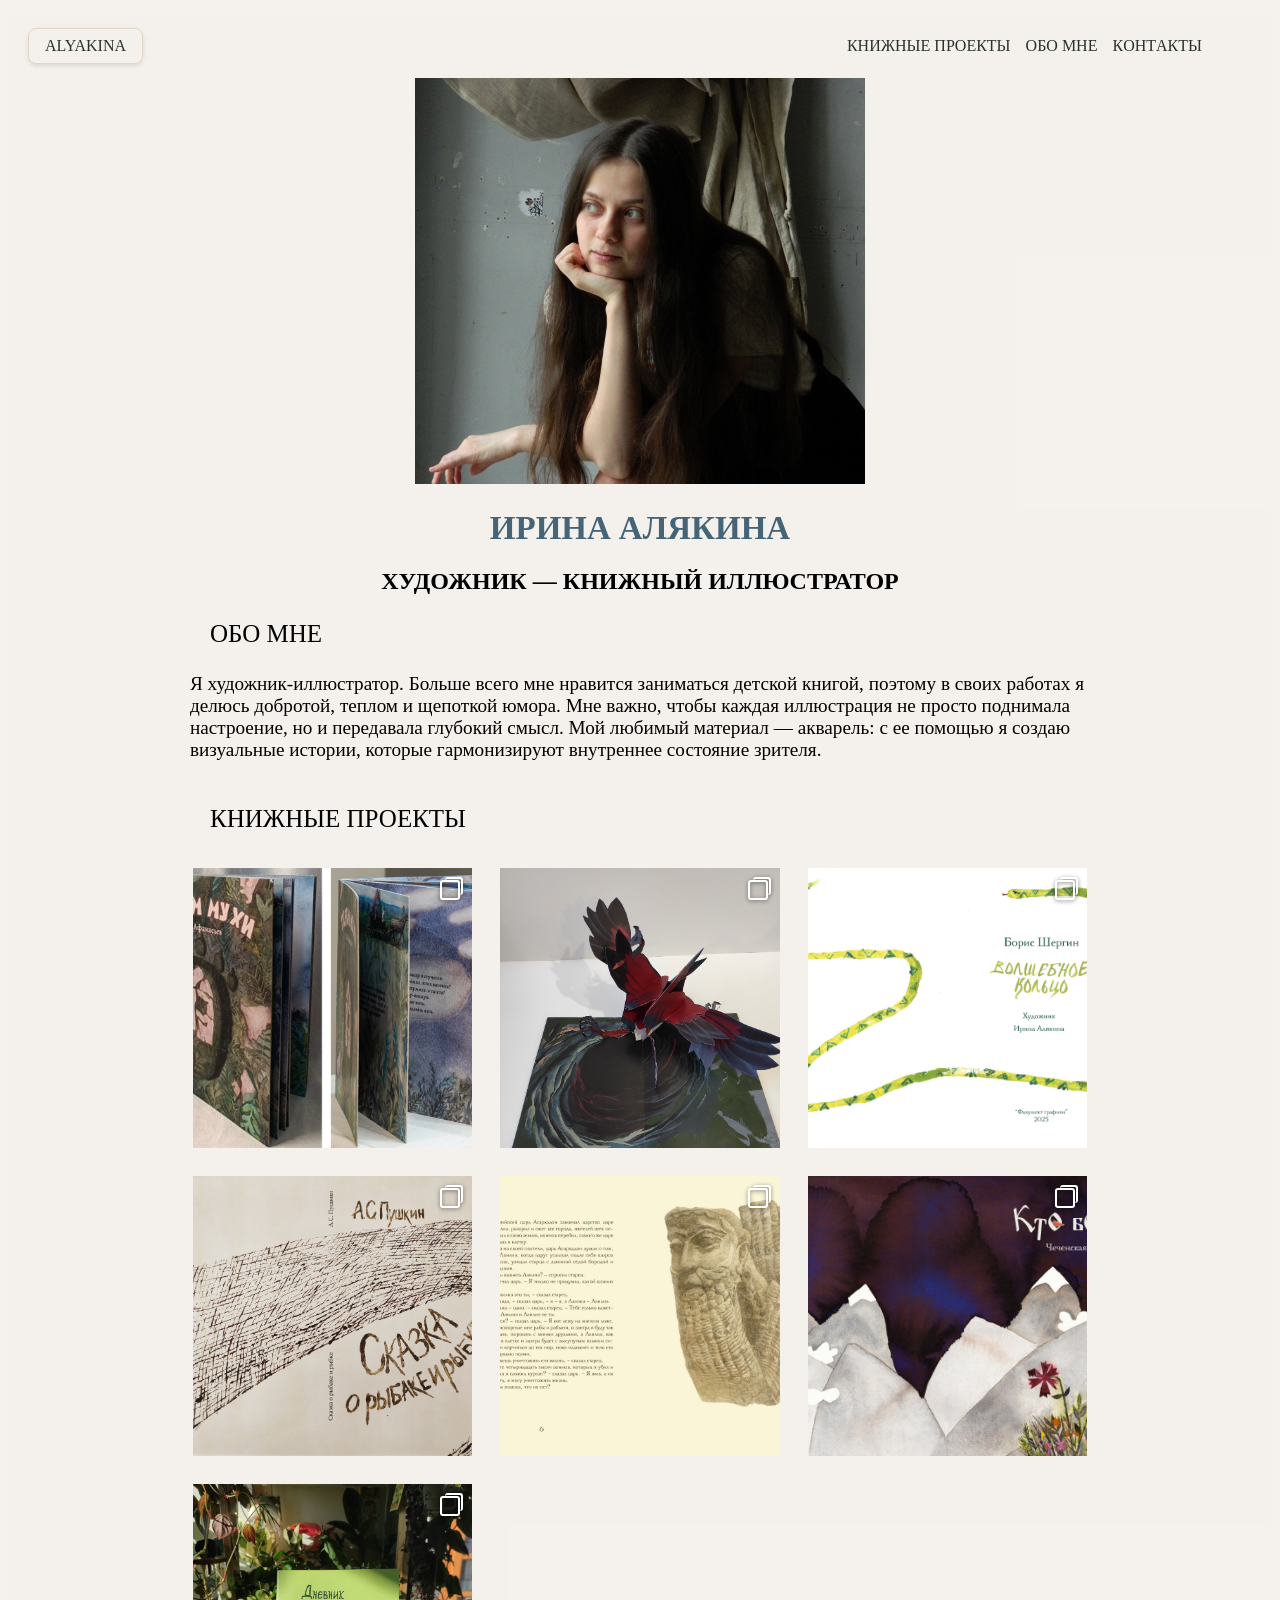
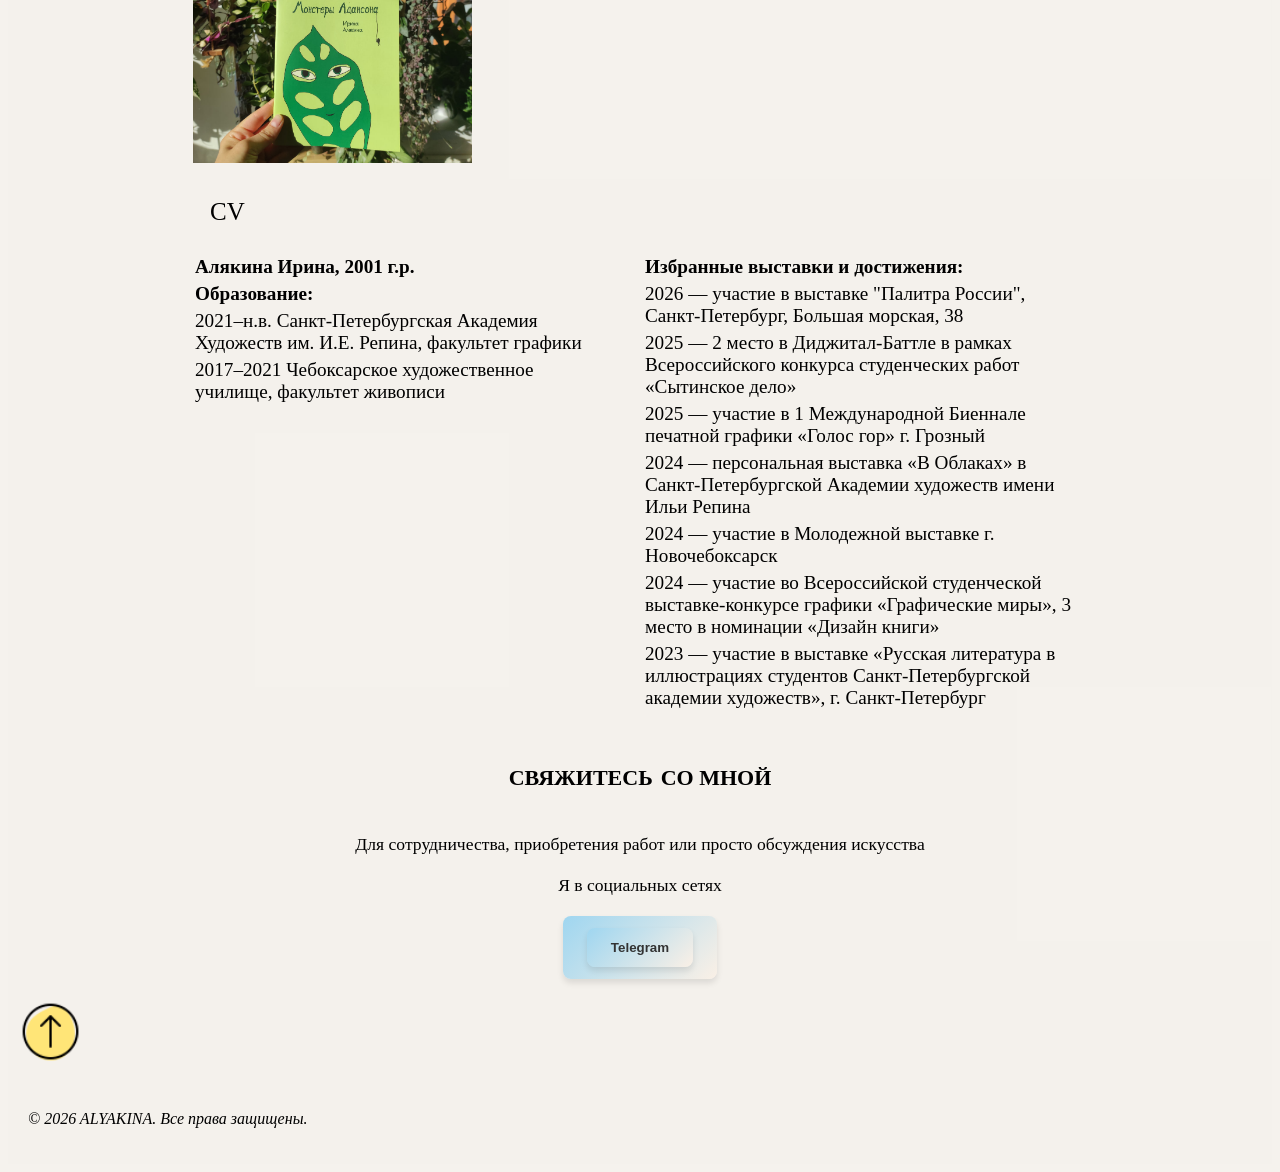
==== alyakinaira.ru/html/index.html @ fa43baa7 "modified main paige" ====
<!DOCTYPE html>
<html lang="ru">
<head>
    <meta charset="UTF-8">
    <meta name="viewport" content="width=device-width, initial-scale=1.0">
    <title>Алякина Ирина | Художник-иллюстратор</title>
    <link rel="stylesheet" href="style.css">
</head>
<body>
    <div id="app">
        <main class="home-scroll">
            <div class="first-block">
                <div class="main-theme">
                    <div class="navigation-pannel">
                        <nav class="in-navigation-pannel">
                            
                                <div class="logotip-button">
                                    <a class="logotip" href="/">
                                        ALYAKINA
                                    </a>
                                    <button class="menu-toggle" aria-label="Открыть меню">☰</button>
                                    <div class="navigation-buttons">
                                        <a class="projects-button" href="/#projects"><span>К</span><span>Н</span><span>И</span><span>Ж</span><span>Н</span><span>Ы</span><span>Е</span> <span>П</span><span>Р</span><span>О</span><span>Е</span><span>К</span><span>Т</span><span>Ы</span></a>
                                        <a class="about-button" href="/#artist-statement"><span>О</span><span>Б</span><span>О</span> <span>М</span><span>Н</span><span>Е</span></a>
                                        <!-- <a class="catalog-button" href="/catalog.html"><span>К</span><span>А</span><span>Т</span><span>А</span><span>Л</span><span>О</span><span>Г</span></a> -->
                                        <a class="contacts-button" href="/#contacts"><span>К</span><span>О</span><span>Н</span><span>Т</span><span>А</span><span>К</span><span>Т</span><span>Ы</span></a>
                                    </div>
                                </div>
                            
                        </nav>
                    </div>
                    <div class="title-block">
                        <div class="image-block">
                            <a class="author-img-link" href="nesessary/images/irina1.jpg">
                                <img class="author-img" src="nesessary/images/irina1.jpg" alt="изображение">
                            </a>
                        </div>
                        <div class="name-block">
                            <h1 class="home-hero-title">
                                <span class="block">ИРИНА</span>
                                <span class="block">АЛЯКИНА</span>
                            </h1>
                        </div>
                        <div class="home-hero-main-theme">
                            <h2 class="home-hero-main-theme">ХУДОЖНИК — КНИЖНЫЙ ИЛЛЮСТРАТОР</h2>
                        </div>
                    </div>
                </div>
            </div>
            <!--Секция ОБО МНЕ-->
            <div id="artist-statement" class="artist-statement">
                <div class="about-me-section">
                    <div class="about-me-title">
                        <p class="project-title">ОБО МНЕ</p>
                    </div>
                    <div class="about-me-description">
                        <p class="about-me-description-paragraf">
                            Я художник-иллюстратор. Больше всего мне нравится заниматься детской книгой, поэтому в своих работах я делюсь добротой, теплом и щепоткой юмора. Мне важно, чтобы каждая иллюстрация не просто поднимала настроение, но и передавала глубокий смысл. Мой любимый материал — акварель: с ее помощью я создаю визуальные истории, которые гармонизируют внутреннее состояние зрителя.
                        </p>
                    </div>
                </div>
            </div>
            <div class="second-block">
                <!-- <div class="short-story">
                    <div class="story-title">
                        <h2 class="story-header">С чего всё начиналось</h2>
                        <div class="story-body">
                            <p class="story">Я шла между рядов высоких, как дома, стеллажей с книгами. Яркие и нежные, новые и потрепанные, реальные и волшебные истории. Нужно было выбрать только четыре, чтоб унести с собой, прочитать, рассмотреть каждую картинку и вернуть библиотекарю в следующие выходные. Идти домой из детско-юношеской, читая находу, и не врезаться в дерево — суперспособнось, быстро освоенная. Она привела меня к профессии книжный иллюстратор, где все преграды на пути можно перелететь, пройти насквозь, сразиться с ними, получив волшебное оружие, или, на крайний случай, сделать подкоп.</p>
                        </div>
                    </div>
                </div> -->
            </div>
            <div id="projects" class="artist-statement">
                <div class="about-me-section">
                    <div class="about-me-title">
                        <p class="project-title">КНИЖНЫЕ ПРОЕКТЫ</p>
                    </div>
                </div>
            </div>
            <!-- Секция проектов -->
            <div class="project-list">
                
                <div class="project-grid">
    
                    <a href="/project/terem-muhi-book" class="gallery-item">
                        <div class="carousel-icon"></div>
                        <img src="nesessary/images/terem-muhi-title.jpg" alt="Терем мухи">
                        <div class="item-overlay">
                            <div class="item-text">А. Н. Афанасьев <br><strong>"Терем мухи"</strong></div>
                        </div>
                    </a>
                    
                    <a href="/project/arthur_conan_doel_lost_world" class="gallery-item">
                        <div class="carousel-icon"></div>
                        <img src="nesessary/images/arthur_conan_doel_lost_world/01.jpg" alt="Затерянный мир">
                        <div class="item-overlay">
                            <div class="item-text">Артур Конан Дойл <br><strong>"Затерянный мир"</strong></div>
                        </div>
                    </a>
                    
                    <a href="/project/b_shergin_magic_ring" class="gallery-item">
                        <div class="carousel-icon"></div>
                        <img src="nesessary/images/b_shergin_magic_ring/01.jpg" alt="Волшебное кольцо">
                        <div class="item-overlay">
                            <div class="item-text">Б. В. Шергин <br><strong>"Волшебное кольцо"</strong></div>
                        </div>
                    </a>
                    
                    <a href="/project/illustrations_to_tail_about_fisher_and_fish" class="gallery-item">
                        <div class="carousel-icon"></div>
                        <img src="nesessary/images/illustrations_to_tail_about_fisher_and_fish/01.jpg" alt="Сказка о рыбаке и рыбке">
                        <div class="item-overlay">
                            <div class="item-text">А. С. Пушкин <br><strong>"Сказка о рыбаке и рыбке"</strong></div>
                        </div>
                    </a>
                    
                    <a href="/project/l_n_tolstoy_assirian_king_assarkhadon" class="gallery-item">
                        <div class="carousel-icon"></div>
                        <img src="nesessary/images/l_n_tolstoy_assirian_king_assarkhadon/01.jpg" alt="Ассирийский царь Асархадон">
                        <div class="item-overlay">
                            <div class="item-text">Л. Н. Толстой <br><strong>"Ассирийский царь Асархадон"</strong></div>
                        </div>
                    </a>
                    
                    <a href="/project/tail_who_is_bigger" class="gallery-item">
                        <div class="carousel-icon"></div>
                        <img src="nesessary/images/tail_who_is_bigger/01.jpg" alt="Кто больше?">
                        <div class="item-overlay">
                            <div class="item-text">Чеченская сказка <br><strong>"Кто больше?"</strong></div>
                        </div>
                    </a>
                    
                    <a href="/project/painters_book_diary_monstera" class="gallery-item">
                        <div class="carousel-icon"></div>
                        <img src="nesessary/images/painters_book_diary_monstera/01.jpg" alt="Дневник монстеры Адансона">
                        <div class="item-overlay">
                            <div class="item-text">Книга художника <br><strong>"Дневник монстеры"</strong></div>
                        </div>
                    </a>
                </div>

            </div>  
            <!-- Секция CV -->
            <div class="artist-statement">
                <div class="about-me-section">
                    <div class="about-me-title">
                        <p class="project-title">CV</p>
                    </div>
                    <div class="cv-description">
                        <div class="cv-name-and-education">
                            <div class="cv-name">
                                <p class="cv-description-paragraf">
                                    <strong>Алякина Ирина, 2001 г.р.</strong>
                                </p>
                            </div>
                            <div class="cv-education">
                                <p class="cv-description-paragraf">
                                    <b>Образование:</b>
                                </p>
                                <p class="cv-description-paragraf">
                                    2021–н.в. Санкт-Петербургская Академия Художеств им. И.Е. Репина, факультет графики
                                </p>
                                <p class="cv-description-paragraf">
                                    2017–2021 Чебоксарское художественное училище, факультет живописи
                                </p>
                            </div>
                        </div>
                        <div class="cv-exhibition">
                            <p class="cv-description-paragraf">
                                <b>Избранные выставки и достижения:</b>
                            </p>
                            <p class="cv-description-paragraf">
                                2026 —  участие в выставке "Палитра России", Санкт-Петербург, Большая морская, 38
                            </p>
                            <p class="cv-description-paragraf">
                                2025 — 2 место в Диджитал-Баттле в рамках Всероссийского конкурса студенческих работ «Сытинское дело»
                            </p>
                            <p class="cv-description-paragraf">
                                2025 — участие в 1 Международной Биеннале печатной графики «Голос гор» г. Грозный
                            </p>
                            <p class="cv-description-paragraf">
                                2024 — персональная выставка «В Облаках» в Санкт-Петербургской Академии художеств имени Ильи Репина
                            </p>
                            <p class="cv-description-paragraf">
                                2024 — участие в Молодежной выставке г. Новочебоксарск
                            </p>
                            <p class="cv-description-paragraf">
                                2024 — участие во Всероссийской студенческой выставке-конкурсе графики «Графические миры», 3 место в номинации «Дизайн книги»
                            </p>
                            <p class="cv-description-paragraf">
                                2023 — участие в выставке «Русская литература в иллюстрациях студентов Санкт-Петербургской академии художеств», г. Санкт-Петербург
                            </p>
                        </div>
                    </div>
                </div>

            </div>

            <div class="third-block">
                <div id="contacts" class="contact-to-me-block">
                    <div class="contact-to-me-section">
                        <h1 class="home-hero-title">
                            <span class="block-connect">СВЯЖИТЕСЬ</span>
                            <span class="block-connect">СО МНОЙ</span>
                        </h1>
                    </div>
                    <div class="contact-to-me-section">
                        <p class="contact-form-message">Для сотрудничества, приобретения работ или просто обсуждения искусства</p>
                    </div>
                    <div class="contact-to-me-section">
                        <p class="contact-form-message">Я в социальных сетях</p>
                    </div>
                    <div class="social-networks-buttons">
                        
                        <button class="telegram-button">
                            <a class="telegram-button" href="https://t.me/irina_alyakina">Telegram</a>
                        </button>
                    </div>
                </div>
            </div>
            <footer class="end-of-page">
                <div class="footer-container">
                    <div class="main-title-information">
                        <div class="footer-logo-block">
                            <a class="footer-icon-link" href="#" aria-label="наверх">
                                <img src="nesessary/icons/icons8-стрелка-вверх-56.png" alt="наверх" class="footer-icon-img">
                            </a>
                        </div>
                        <div class="other-main-title-information">
                            <p class="name-privicy-policy">
                                <i class="name-privicy-policy">© 2026 ALYAKINA. Все права защищены.</i>
                            </p>
                        </div>
                    </div>
                </div>
            </footer>
        </main>
    </div>
    
<!-- Модальное окно определения города -->
    <div id="city-popup" class="city-popup hidden">
        <div class="city-popup-content">
            <button id="close-city-popup" class="city-popup-close" aria-label="Закрыть">&times;</button>
            <p id="city-popup-text" class="city-popup-text">Определяем ваш город...</p>
        </div>
    </div>

    <script src="script.js"></script>
</body>
</html>
---- alyakinaira.ru/html/style.css ----
body {
    justify-content: center;
    display: flex;
    flex-direction: column;
    min-height: 100vh;
    background-color: rgba(245, 242, 237, 0.952);
}

main {
    background-color: rgba(245, 242, 237, 0.952);
}

.first-block {
    max-height: auto;
    max-width: 100%;
}

.main-theme {
    height: auto;
    max-width: 100%;
    padding: 0;
    margin: 0;
}

@media (max-width: 768px) {
    .main-theme {
        height: auto;          /* Убираем жесткие 800px, блок сжимается по контенту */
        min-height: fit-content;/* Гарантирует аккуратную высоту без пустоты */
        padding-top: 20px;     /* Умеренный отступ сверху (подгоняй при необходимости) */
        padding-bottom: 20px;  /* Умеренный отступ снизу */
    }
}

.navigation-pannel {
    height: 50px;
    max-width: 100%;
    margin: 10px;
    text-align: auto;
    background-color: rgba(245, 242, 237, 0.952);
}

.in-navigation-pannel, .logotip-button {
    position: relative;
}

.logotip-button {
    display: flex;
    justify-content: space-between;
    align-items: center;
    max-width: 100%;
    margin-left: 0;
    margin-right: 30px;
}

.logotip {
    margin-top: 10px;
    margin-left: 10px;
    text-align: left;
    text-decoration: none;
    display: flex;
    justify-content: space-between;
    align-items: center;
    padding: 8px 16px;
    display: inline-block;
    transition: transform 0.3s ease;
    border-radius: 8px;
    border: 1px solid #E0D5C7;
    box-shadow: 0 2px 4px rgba(0, 0, 0, 0.1);
    transition: transform 0.2s ease;
    color:#2a312e;
}

.logotip:hover {
    color: #222; 
    text-shadow: 0 0 30px #9e5a01;
    transform: translateY(-2px);
}

.navigation-buttons {
    display: flex;
    gap: 15px;
    margin-top: 10px;
    margin-right: 30px;
    text-align: right;
}

.menu-toggle {
    display: none;
    background: none;
    border: none;
    font-size: 24px;
    cursor: pointer;
}

/* 1. ЭФФЕКТ НАВЕДЕНИЯ ТОЛЬКО ДЛЯ МЫШКИ (Десктопы) */
/* Оборачиваем ваш ховер в media (hover: hover) — на телефонах он просто не активируется! */
@media (hover: hover) {
    .navigation-buttons a:hover,
    .navigation-buttons a:hover * {
        /* Здесь ваши десктопные стили для подъема букв, если они были */
    }
}


/* 2. АДАПТИВ ДЛЯ МОБИЛЬНЫХ (До 768px) */
@media (max-width: 768px) {
    /* Показываем кнопку бургера */
    .menu-toggle {
        display: block;
        cursor: pointer;
        background: none;
        border: none;
        font-size: 24px;
    }

    /* Меню */
    .navigation-buttons {
        display: none; 
        position: absolute;
        top: 60px;
        left: 0;
        width: 100%;
        background-color: rgba(245, 242, 237, 0.98);
        flex-direction: column;
        align-items: center;
        padding: 20px 0;
        box-shadow: 0px 4px 6px rgba(0,0,0,0.05);
        z-index: 999;
    }

    .navigation-buttons.active {
        display: flex !important;
    }

    .navigation-buttons a {
        padding: 15px 0;
        width: 100%;
        text-align: center;
        -webkit-tap-highlight-color: transparent;
    }

    /* ПОЛНЫЙ СБРОС СДВИГОВ ДЛЯ ССЫЛОК И ВСЕХ ВЛОЖЕННЫХ БУКВ/ТЕГОВ */
    .navigation-buttons a,
    .navigation-buttons a *,
    .navigation-buttons a:hover,
    .navigation-buttons a:hover *,
    .navigation-buttons a:focus,
    .navigation-buttons a:focus *,
    .navigation-buttons a:active,
    .navigation-buttons a:active * {
        transform: none !important;
        margin-top: 0 !important;
        padding-top: 0 !important;
        top: 0 !important;
        position: static !important; /* Убирает сдвиги, если буквы позиционировались относительно */
        display: inline !important;  /* Возвращает буквы в стандартный поток */
        outline: none !important;
    }
}

.catalog-button {
    text-decoration: none;
    color: #2a312e;
    display: inline-block;
    transition: transform 0.3s ease;
}

.catalog-button span {
    display: inline-block;
    transition: transform 0.3s ease;
}

.catalog-button span:hover {
    transform: translateY(-5px);
    animation: jump 0.4s ease infinite alternate;
}

.catalog-button:hover {
    color: #222;
    text-shadow: 0 0 30px #9e5a01;
    transform: translateY(-2px);
}

.projects-button {
    text-decoration: none;
    color: #2a312e;
    display: inline-block;
    transition: transform 0.3s ease;
}

.projects-button span {
    display: inline-block;
    transition: transform 0.3s ease;
}

.projects-button span:hover {
    transform: translateY(-5px);
    animation: jump 0.4s ease infinite alternate;
}

.projects-button:hover {
    color: #222;
    text-shadow: 0 0 30px #9e5a01;
    transform: translateY(-2px);
}

.about-button {
    text-decoration: none;
    color: #2a312e;
    display: inline-block;
    transition: transform 0.3s ease;
}

.about-button span {
    display: inline-block;
    transition: transform 0.3s ease;
}

.about-button span:hover {
    transform: translateY(-5px);
    animation: jump 0.4s ease infinite alternate;
}

.about-button:hover {
    color: #222;
    text-shadow: 0 0 30px #9e5a01;
    transform: translateY(-2px);
}

.contacts-button {
    text-decoration: none;
    color: #2a312e;
    display: inline-block;
    transition: transform 0.3s ease;
}

.contacts-button span {
    display: inline-block;
    transition: transform 0.3s ease;
}

.contacts-button span:hover {
    transform: translateY(-5px);
    animation: jump 0.4s ease infinite alternate;
}

.contacts-button:hover {
    color: #222;
    text-shadow: 0 0 30px #9e5a01;
    transform: translateY(-2px);
}

.title-block {
    height: auto;
    max-width: 100%;
}

.image-block {
    display: flex;
    justify-content: center;
    align-items: center;
    max-width: 100%;
}

.author-img {
    max-width: 450px;
    height: auto;
}

@media (max-width: 768px) {
    .title-block {
        display: flex;
        flex-direction: column;
        position: relative;
        padding: 0 20px;
        max-width: 100%;
        margin: 20 px auto;
        width: 100%;
        align-items: center;
        text-align: center;
        box-sizing: border-box;
    }

    .title-block img {
        max-width: 80%;
        height: auto;
        margin-bottom: 15px;
    }

    .title-block h1 {
        font-size: 28px;
        line-height: 1.2;
        margin-bottom: 10px;
    }

    .title-block p {
        font-size: 16px;
        line-height: 1.4;
    }
}

.name-block {
    display: flex;
    justify-content: center;
    align-items: center;
    max-width: 100%;
}

.home-hero-title {
    text-align: center;
}

.block {
    text-align: center;
    font-size: 33px;
    color: rgb(70, 100, 119)
}

.block-connect {
    text-align: center;
    font-size: 22px;
}

.home-hero-main-theme {
    display: flex;
    justify-content: center;
    align-items: center;
    max-width: 100%;
    text-align: center;
    padding: 0;
    margin: 0;
}

.projects {
    max-height: auto;
    max-width: 100%;
    align-items: center;
}

.project-title {
    text-align: justify;
    font-family: Palatino, URW Palladio L, serif;
    font-size: 25px;
    padding: 0;
    text-indent: 20px;
    overflow-wrap: break-word;
}

.catalog-second-button {
    margin-left: 60px;
    text-align: left;
    text-decoration: none
}

.second-block {
    max-height: auto;
    max-width: 100%;
}

.short-story {
    display: flex;
    justify-content: center;
    max-height: auto;
    max-width: 100%;
}

.story-title {
    max-height: auto;
    max-width: 100%;
}

.story-header {
    margin-left: 30px;
    text-align: left;
}

.story-body {
    max-height: auto;
    max-width: 900px;
}

.story {
    text-align: justify;
    font-family: Palatino, URW Palladio L, serif;
    font-size: 25px;
    padding: 20px;
    text-indent: 20px;
    overflow-wrap: break-word;
}

@media (max-width: 768px) {
    .story {
        /* Включаем автоматический перенос слов по слогам */
        -webkit-hyphens: auto;
        hyphens: auto;
        
        /* Выравнивание по левому краю смотрится на смартфонах опрятнее */
        text-align: justify; 
        
        /* Адаптируем размеры под узкие экраны */
        font-size: 18px; 
        padding: 20px;
        text-indent: 20px;
    }
}

.story-img {
    display: flex;
    justify-content: center;
    align-items: center;
    max-width: 100%;
    height: auto;
}

.other-main-title-information {
    text-align: justify;
    padding: 20px;
}

.third-block {
    height: auto;
    max-width: 100%;
    display: flex;
    justify-content: center;
    padding: 20px;
    box-sizing: border-box;
}

.contact-to-me-block {
    width: 100%;
    max-width: 800px;
    display: flex;
    flex-direction: column;
    gap: 20px;
}

.contact-to-me-section {
    display: flex;
    justify-content: center;
}

.contact-form-message {
    font-size: 1.1rem;
    color: black;
    margin: 0;
}

.social-networks-buttons {
    display: flex;
    justify-content: center;
    gap: 30px;
}

.instagram-button {
    text-decoration: none;
    display: inline-block;
    padding: 12px 24px;
    border: none;
    border-radius: 8px;
    cursor: pointer;
    font-weight: 600;
    color: #333;
    transition: all 0.3s ease;
    background: linear-gradient(135deg, #f1b8c5, #FAF0E6);
    box-shadow: 0 4px 6px rgba(0, 0, 0, 0.1);
}

.instagram-button:hover {
    transform: translateY(-2px);
    box-shadow: 0 6px 12px rgba(0, 0, 0, 0.15);
    background: linear-gradient(135deg, #d183a9, #F5E6D3);
}

.instagram-button-link {
    display: flex;
    align-items: center;
    justify-content: center;
    width: 100%;
    height: 100%;
    color: inherit;
    text-decoration: none;
}

.telegram-button {
    text-decoration: none;
    display: inline-block;
    padding: 12px 24px;
    border: none;
    border-radius: 8px;
    cursor: pointer;
    font-weight: 600;
    color: #333;
    transition: all 0.3s ease;
    background: linear-gradient(135deg, #9fd6f0, #FAF0E6);
    box-shadow: 0 4px 6px rgba(0, 0, 0, 0.1);
}

.telegram-button:hover {
    transform: translateY(-2px);
    box-shadow: 0 6px 12px rgba(0, 0, 0, 0.15);
    background: linear-gradient(135deg, #7bbde9, #F5E6D3);
}

.telegram-button-link {
    display: flex;
    align-items: center;
    justify-content: center;
    width: 100%;
    height: 100%;
    color: inherit;
    text-decoration: none;
}

.gallery {
    margin: 15px;
    padding: 15px;
    border: 1px solid #ccc;
    float: left;
    max-width: 600px;
}

.gallery:hover {
    border: 1px solid #777;
}

.gallery img {
    width: 100%;
    height: auto;
}

.desc {
    padding: 15px;
    text-align: center;
}

.end-of-page {
    margin-top: auto;
}

.terem-muhi-book-title {
    max-width: 570px;
    height: auto;
}

.about-me-description {
    display: flex;
    justify-content: center;
}

.about-me-description-paragraf {
    text-align: left;
    font-family: Palatino, URW Palladio L, serif;
    font-size: 1.2rem;
    padding: 0;
    margin-top: 0;
    max-width: 900px;
}

@media (max-width: 768px) {
    .about-me-section {
        padding: 0;
    }
    
    .about-me-description-paragraf {
        -webkit-hyphens: auto;
        hyphens: auto;
        padding: 20px; /* Убираем лишние боковые отступы */
        font-size: 1.1rem;
    }
}

.about-me-section {
    max-width: 900px;
    margin: 0 auto;
    padding: 0;
    box-sizing: border-box;
}

.about-me-title {
    margin-bottom: 0;
    text-align: left;
}

/* Стили для модального окна */

#gallery-container {
    display: flex;
    flex-wrap: wrap;
    justify-content: center;
    align-items: flex-start;
    gap: 15px;
    margin: 40px auto;
    padding: 20px;
    max-width: 90%;
}

#gallery-container img {
    width: 350px;
    height: auto;
    cursor: pointer;
    border: 1px solid #ddd;
    border-radius: 8px;
    transition: transform 0.3s ease;
}

#gallery-container img:hover {
    transform: scale(1.05);
}

.modal {
    display: none;
    position: fixed;
    z-index: 1000;
    left: 0;
    top: 0;
    width: 100%;
    height: 100%;
    background-color: rgba(0, 0, 0, 0.9);
    overflow: hidden;
    cursor: zoom-in;
    display: none;
    justify-content: center;
    align-items: center;
}

.modal-content {
    max-width: 90vw;
    max-height: 90vh;
    object-fit: contain;
    transition: transform 0.1s ease;
    cursor: pointer;
}

.close {
    position: absolute;
    top: 20px;
    right: 30px;
    color: #f1f1f1;
    font-size: 40px;
    font-weight: bold;
    cursor: pointer;
}

.controls {
    position: fixed;
    bottom: 20px;
    left: 50%;
    transform: translateX(-50%);
    display: flex;
    gap: 10px;
    z-index: 1001;
}

.controls button {
    padding: 10px 15px;
    border: none;
    border-radius: 6px;
    background: #007bff;
    color: white;
    cursor: pointer;
    font-size: 14px;
}

.controls button:hover {
    background: #0055b3;
}

.loading {
    color: white;
    font-size: 18px;
    position: absolute;
    top: 50%;
    left: 50%;
    transform: translate(-50%, -50%);
    z-index: 1002;
    display: none;
}

.cv-description {
    display: flex;
    justify-content: center;
}

.cv-description-paragraf {
    text-align: left;
    font-family: Palatino, URW Palladio L, serif;
    font-size: 1.2rem;
    padding: 0;
    margin: 5px;
    max-width: 900px;
}

@media (max-width: 768px) {
    .cv-description-paragraf {
        /* Включаем автоматический перенос слов по слогам */
        -webkit-hyphens: auto;
        hyphens: auto;
        
        text-align: left; 
        
        /* Адаптируем размеры под узкие экраны */
        font-size: 1.2rem; 
        padding: 0;
    }
}

.cv-name-and-education {
    max-width: 450px;
    margin: 0;
    margin-right: 25px;
}

.cv-exhibition {
    max-width: 450px;
    margin: 0;
    margin-left: 25px;
}

@media (max-width: 768px) {
    .cv-description {
        display: flex;
        flex-direction: column;
        justify-content: center; /* Центр по горизонтали */
        align-items: center; /* Центр по вертикали */
        box-sizing: border-box;
    }

    .cv-name-and-education {
        max-width: 450px;
        margin: 20px;
    }

    .cv-exhibition {
        max-width: 450px;
        margin: 20px;
    }
}

@media (max-width: 1024px) {
    .cv-description {
        display: flex;
        flex-direction: column;
        justify-content: center; /* Центр по горизонтали */
        align-items: center; /* Центр по вертикали */
        box-sizing: border-box;
    }

    .cv-name-and-education {
        max-width: 800px;
        margin: 20px;
    }

    .cv-exhibition {
        max-width: 800px;
        margin: 20px;
    }
}

.project-list {
    display: flex;
    flex-direction: column;
    justify-content: center;
    align-items: center;
    padding: 10px;
}

.project-block {
    display: flex;
    justify-content: center;
    max-width: 900px;
    margin: 20px;
}

.project-image {
    max-width: 450px;
    max-height: auto;
    margin-right: 20px;
    margin-top: 29px;
}

.project-description-block {
    max-width: 450px;
}

.project-description {
    text-align: justify;
    font-family: Palatino, URW Palladio L, serif;
    font-size: 25px;
    text-indent: 20px;
}

.project-description span {
    font-weight: 800;
}

@media (max-width: 768px) {
    .project-list {
        display: flex;
        flex-direction: column;
        align-items: center;
    }

    .project-block {
        display: flex;
        flex-direction: column;
        max-width: 400px;
        margin: 20px;
    }

    .project-image {
    max-width: 350px;
    max-height: auto;
    margin: 20px;
    }

    .project-description-block {
        display: flex;
        flex-direction: column;
        max-width: 450px;
        margin: 20px;
    }
}

/* Контейнер галереи */
.project-grid {
    display: grid;
    grid-template-columns: repeat(3, 1fr); /* 3 колонки на десктопе */
    gap: 28px; /* Отступы между постами, как в Insta */
    max-width: 935px; /* Стандартная ширина контента Instagram */
    margin: 0 auto padding-bottom;
    padding: 0 20px;
    box-sizing: border-box;
}

/* Элемент галереи */
.gallery-item {
    position: relative;
    width: 100%;
    aspect-ratio: 1 / 1; /* Делает элемент строго квадратным */
    overflow: hidden;
    display: block;
    background-color: #e0d5c7;
}

/* Картинка внутри */
.gallery-item img {
    width: 100%;
    height: 100%;
    object-fit: cover; /* Обрезает картинку по квадрату без деформации */
    transition: transform 0.5s ease;
}

/* Эффект наведения (темный слой, как в веб-версии Instagram) */
.item-overlay {
    position: absolute;
    top: 0;
    left: 0;
    width: 100%;
    height: 100%;
    background-color: rgba(0, 0, 0, 0.4); /* Полупрозрачный черный */
    display: flex;
    justify-content: center;
    align-items: center;
    opacity: 0;
    transition: opacity 0.3s ease;
    padding: 15px;
    box-sizing: border-box;
}

.item-text {
    color: #ffffff;
    font-family: 'Palatino', serif;
    font-size: 18px;
    text-align: center;
    line-height: 1.4;
}

/* Логика ховера */
.gallery-item:hover img {
    transform: scale(1.05); /* Легкое увеличение картинки */
}

.gallery-item:hover .item-overlay {
    opacity: 1; /* Проявление текста */
}

/* Адаптивность под мобильные устройства */
@media (max-width: 768px) {
    .project-grid {
        grid-template-columns: repeat(2, 1fr); /* 2 колонки на планшетах */
        gap: 10px; /* Меньше отступы */
    }
    .item-text {
        font-size: 14px;
    }
}

@media (max-width: 480px) {
    .project-grid {
        grid-template-columns: repeat(3, 1fr); /* 3 в ряд на мобилках, прямо как в приложении Instagram */
        gap: 3px; /* Минимальные швы */
        padding: 0;
    }
    
    /* На мобильных тач-скринах ховер неудобен, можно отключить overlay или сделать его видимым всегда */
    .item-overlay {
        display: none; /* Скрываем текст на смартфонах, оставляя чистый визуал */
    }
}

/* 📸 Значок мульти-изображения (Instagram Carousel Icon) */
.carousel-icon {
    position: absolute;
    top: 12px;
    right: 12px;
    width: 16px;
    height: 16px;
    border: 2px solid #ffffff;
    border-radius: 3px;
    background-color: transparent;
    z-index: 5; /* Чтобы значок был поверх картинки */
    filter: drop-shadow(0px 1px 2px rgba(0, 0, 0, 0.5)); /* Тень, чтобы иконку было видно на белых рисунках */
    transition: opacity 0.3s ease;
}

/* Второй фоновый квадратик для создания эффекта слоя */
.carousel-icon::after {
    content: '';
    position: absolute;
    top: -5px;
    right: -5px;
    width: 16px;
    height: 16px;
    border-top: 2px solid #ffffff;
    border-right: 2px solid #ffffff;
    border-radius: 3px;
}

/* 🌟 Дополнительный интерактив: скрываем значок, когда пользователь наводит мышь на десктопе, 
   так как в этот момент проявляется текстовая плашка */
.gallery-item:hover .carousel-icon {
    opacity: 0;
}

/* Адаптация под мобильные устройства */
@media (max-width: 480px) {
    .carousel-icon {
        top: 8px;
        right: 8px;
        width: 12px;
        height: 12px;
        border-width: 1.5px;
    }
    .carousel-icon::after {
        top: -4px;
        right: -4px;
        width: 12px;
        height: 12px;
        border-width: 1.5px;
    }
    
    /* На смартфонах ховер-текста нет, поэтому значок должен гореть ВСЕГДА */
    .gallery-item:hover .carousel-icon {
        opacity: 1;
    }
}

/* Контейнер модального окна */
.modal {
    display: none; /* Переключается на 'flex' через JS класс .show */
    position: fixed;
    z-index: 1000;
    left: 0;
    top: 0;
    width: 100% !important;
    height: 100% !important;
    background-color: rgba(0, 0, 0, 0.9); /* Темный фон */
    
    /* Центрируем всё внутри модалки на уровне самого контейнера */
    justify-content: center;
    align-items: center;
}

/* Класс, который JS добавляет при открытии */
.modal.show {
    display: flex !important;
}

/* Обертка для контента */
.modal-content-wrapper {
    display: flex;
    justify-content: center;
    align-items: center;
    width: 100%;
    height: 100%;
    padding: 10px; /* Чуть уменьшил отступы для мобильных экранов */
    box-sizing: border-box;
}

/* Сама картинка */
.modal-content {
    max-width: 95%; /* Разрешаем занимать чуть больше места на мобилках */
    max-height: 85vh; /* Ограничиваем по высоте, чтобы не вылезала за экран */
    width: auto;
    height: auto;
    object-fit: contain;
    transition: transform 0.1s ease; /* Плавный зум */
    display: block;
    margin: auto; /* Авто-отступы центрируют картинку в любых непонятных ситуациях */
}

/* Кнопка закрытия (крестик) сверху справа */
.close {
    position: absolute;
    top: 15px;
    right: 20px;
    color: #fff;
    font-size: 35px;
    font-weight: bold;
    cursor: pointer;
    z-index: 1010;
    padding: 10px; /* Увеличиваем зону клика для пальцев */
}

/* МЕДИА-ЗАПРОС ДЛЯ СМАРТФОНОВ */
@media (max-width: 768px) {
    .modal-content {
        max-width: 98%;
        max-height: 80vh; /* Оставляем место сверху/снизу под пальцы */
    }
    .close {
        top: 10px;
        right: 15px;
        font-size: 40px; /* Делаем крестик крупнее, чтобы по нему было легче попасть */
    }
}

/* --- Всплывающее окно определения города --- */
.city-popup {
    position: fixed;
    bottom: 30px;
    right: 30px;
    z-index: 1000;
    transition: opacity 0.4s ease, transform 0.4s ease;
    opacity: 1;
    transform: translateY(0);
}

.city-popup.hidden {
    opacity: 0;
    transform: translateY(20px);
    pointer-events: none;
}

.city-popup-content {
    position: relative;
    background-color: rgba(245, 242, 237, 0.98);
    border: 1px solid #E0D5C7;
    border-radius: 12px;
    padding: 16px 40px 16px 20px;
    box-shadow: 0 4px 15px rgba(0, 0, 0, 0.12);
    display: flex;
    align-items: center;
}

.city-popup-text {
    margin: 0;
    font-family: Palatino, URW Palladio L, serif;
    font-size: 18px;
    color: #2a312e;
    font-weight: 500;
}

.city-popup-close {
    position: absolute;
    top: 8px;
    right: 10px;
    background: none;
    border: none;
    font-size: 20px;
    color: #777;
    cursor: pointer;
    line-height: 1;
    padding: 0;
}

.city-popup-close:hover {
    color: #2a312e;
}

/* Адаптив под мобильные устройства */
@media (max-width: 768px) {
    .city-popup {
        bottom: 15px;
        right: 15px;
        left: 15px;
    }
    
    .city-popup-content {
        justify-content: center;
        text-align: center;
    }
}

/* Стили для иконки-кнопки в футере */
.footer-logo-block {
    display: flex;
    justify-content: left;
    align-items: center;
    margin-bottom: 10px;
}

.footer-icon-link {
    display: inline-block;
    transition: transform 0.3s ease, opacity 0.3s ease;
}

.footer-icon-link:hover {
    transform: translateY(-4px); /* Легкий эффект приподнимания при наведении */
    opacity: 0.85;
}

.footer-icon-img {
    width: 65px; /* Регулируйте ширину иконки под ваш дизайн */
    height: auto;
    display: block;
    margin-left: 10px;
}
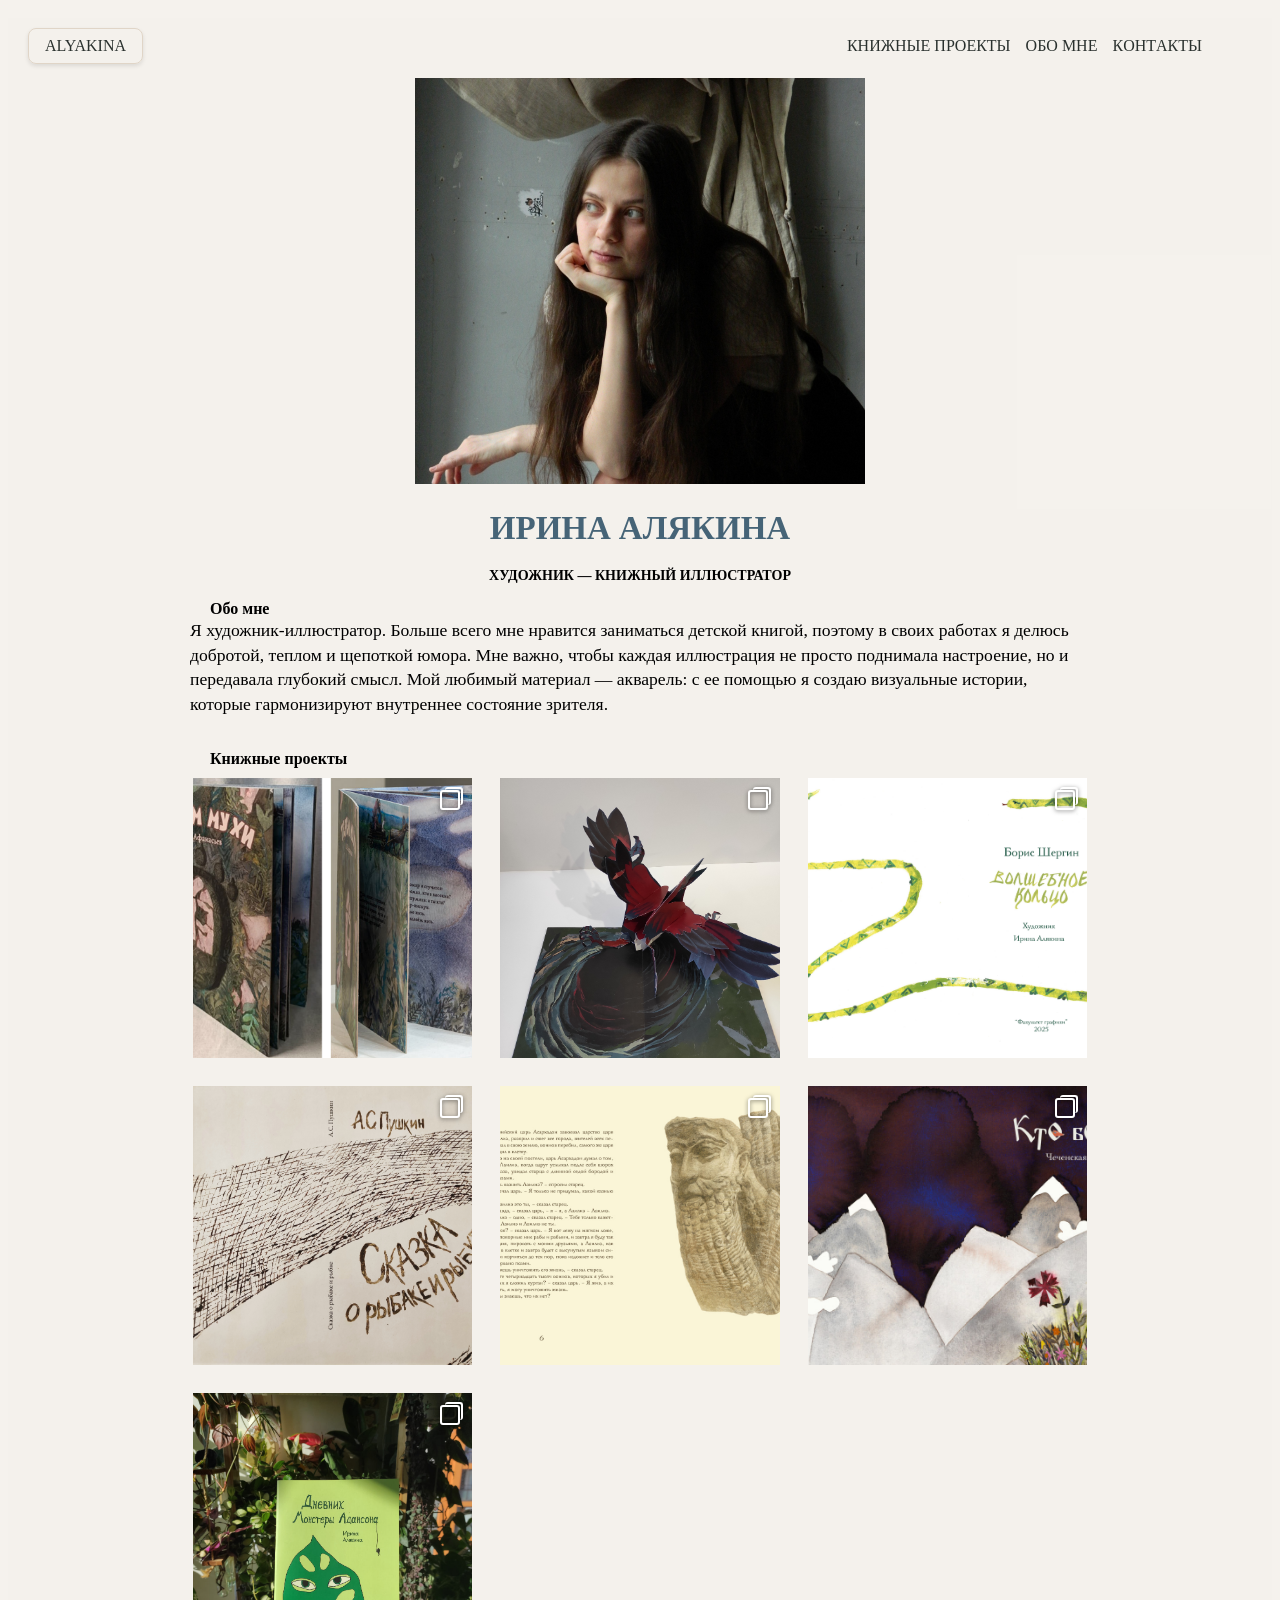
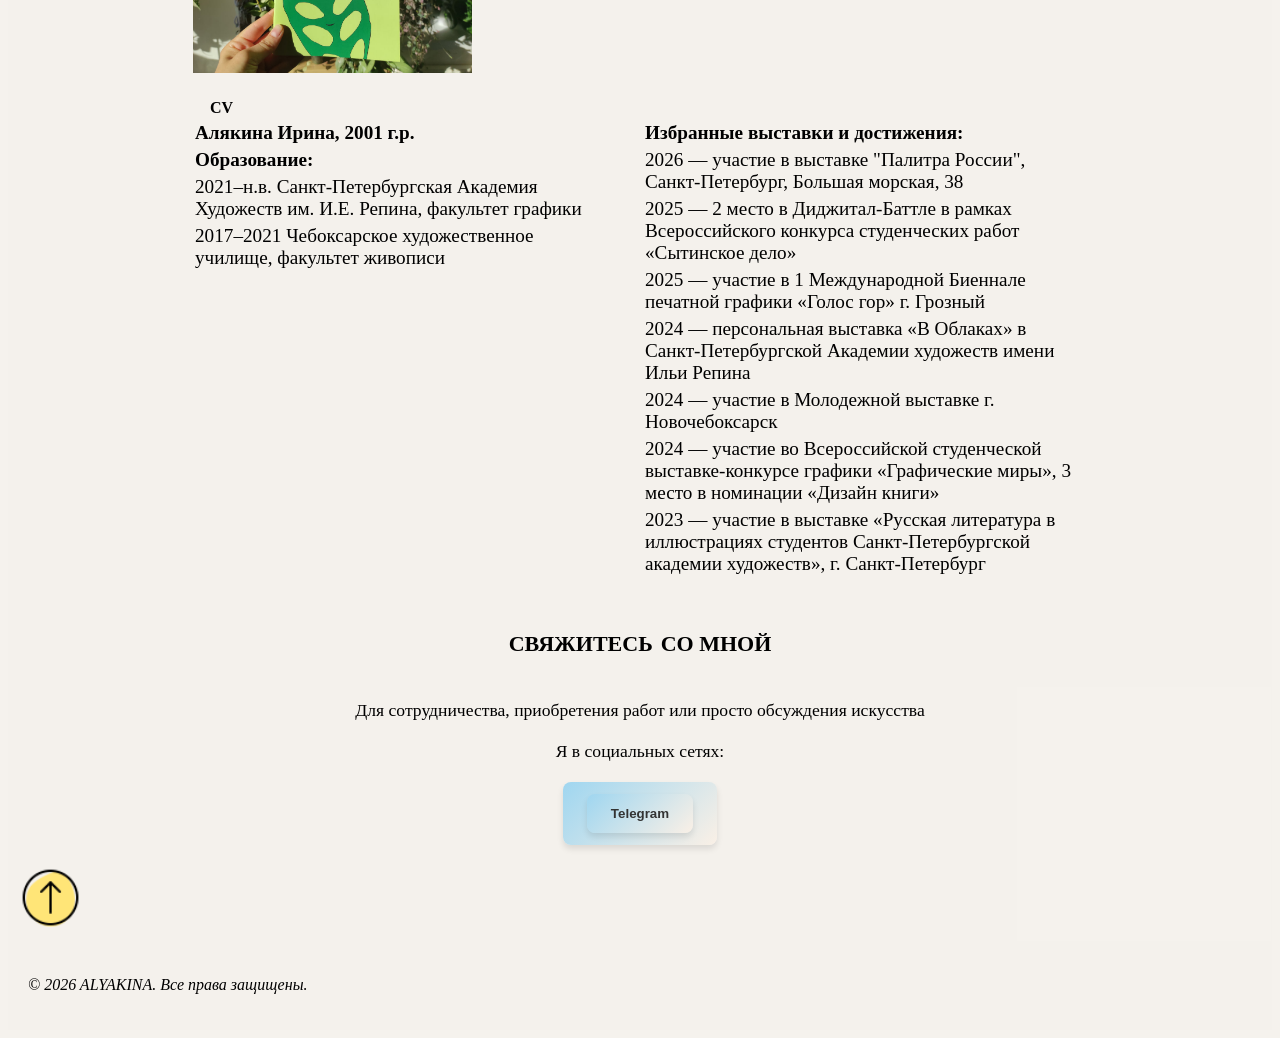
==== commit 0d0f0041: "Уменьшил шрифты заголовков и основного текста, увеличил междустрочный интервал основного текста" ====
--- a/alyakinaira.ru/html/index.html
+++ b/alyakinaira.ru/html/index.html
@@ -51,7 +51,7 @@
             <div id="artist-statement" class="artist-statement">
                 <div class="about-me-section">
                     <div class="about-me-title">
-                        <p class="project-title">ОБО МНЕ</p>
+                        <p class="project-title">Обо мне</p>
                     </div>
                     <div class="about-me-description">
                         <p class="about-me-description-paragraf">
@@ -73,7 +73,7 @@
             <div id="projects" class="artist-statement">
                 <div class="about-me-section">
                     <div class="about-me-title">
-                        <p class="project-title">КНИЖНЫЕ ПРОЕКТЫ</p>
+                        <p class="project-title">Книжные проекты</p>
                     </div>
                 </div>
             </div>
@@ -208,7 +208,7 @@
                         <p class="contact-form-message">Для сотрудничества, приобретения работ или просто обсуждения искусства</p>
                     </div>
                     <div class="contact-to-me-section">
-                        <p class="contact-form-message">Я в социальных сетях</p>
+                        <p class="contact-form-message">Я в социальных сетях:</p>
                     </div>
                     <div class="social-networks-buttons">
                         
--- a/alyakinaira.ru/html/style.css
+++ b/alyakinaira.ru/html/style.css
@@ -329,6 +329,7 @@
     text-align: center;
     padding: 0;
     margin: 0;
+    font-size: 14px;
 }
 
 .projects {
@@ -340,8 +341,10 @@
 .project-title {
     text-align: justify;
     font-family: Palatino, URW Palladio L, serif;
-    font-size: 25px;
+    font-size: 16px;
+    font-weight: bold;
     padding: 0;
+    margin-bottom: 0;
     text-indent: 20px;
     overflow-wrap: break-word;
 }
@@ -550,7 +553,8 @@
 .about-me-description-paragraf {
     text-align: left;
     font-family: Palatino, URW Palladio L, serif;
-    font-size: 1.2rem;
+    font-size: 1.1rem;
+    line-height: 1.4;
     padding: 0;
     margin-top: 0;
     max-width: 900px;
@@ -565,7 +569,8 @@
         -webkit-hyphens: auto;
         hyphens: auto;
         padding: 20px; /* Убираем лишние боковые отступы */
-        font-size: 1.1rem;
+        font-size: 1.05rem;
+        margin: 0;
     }
 }
 
@@ -695,11 +700,11 @@
         /* Включаем автоматический перенос слов по слогам */
         -webkit-hyphens: auto;
         hyphens: auto;
-        
+        line-height: 1.4;
         text-align: left; 
         
         /* Адаптируем размеры под узкие экраны */
-        font-size: 1.2rem; 
+        font-size: 1.05rem; 
         padding: 0;
     }
 }
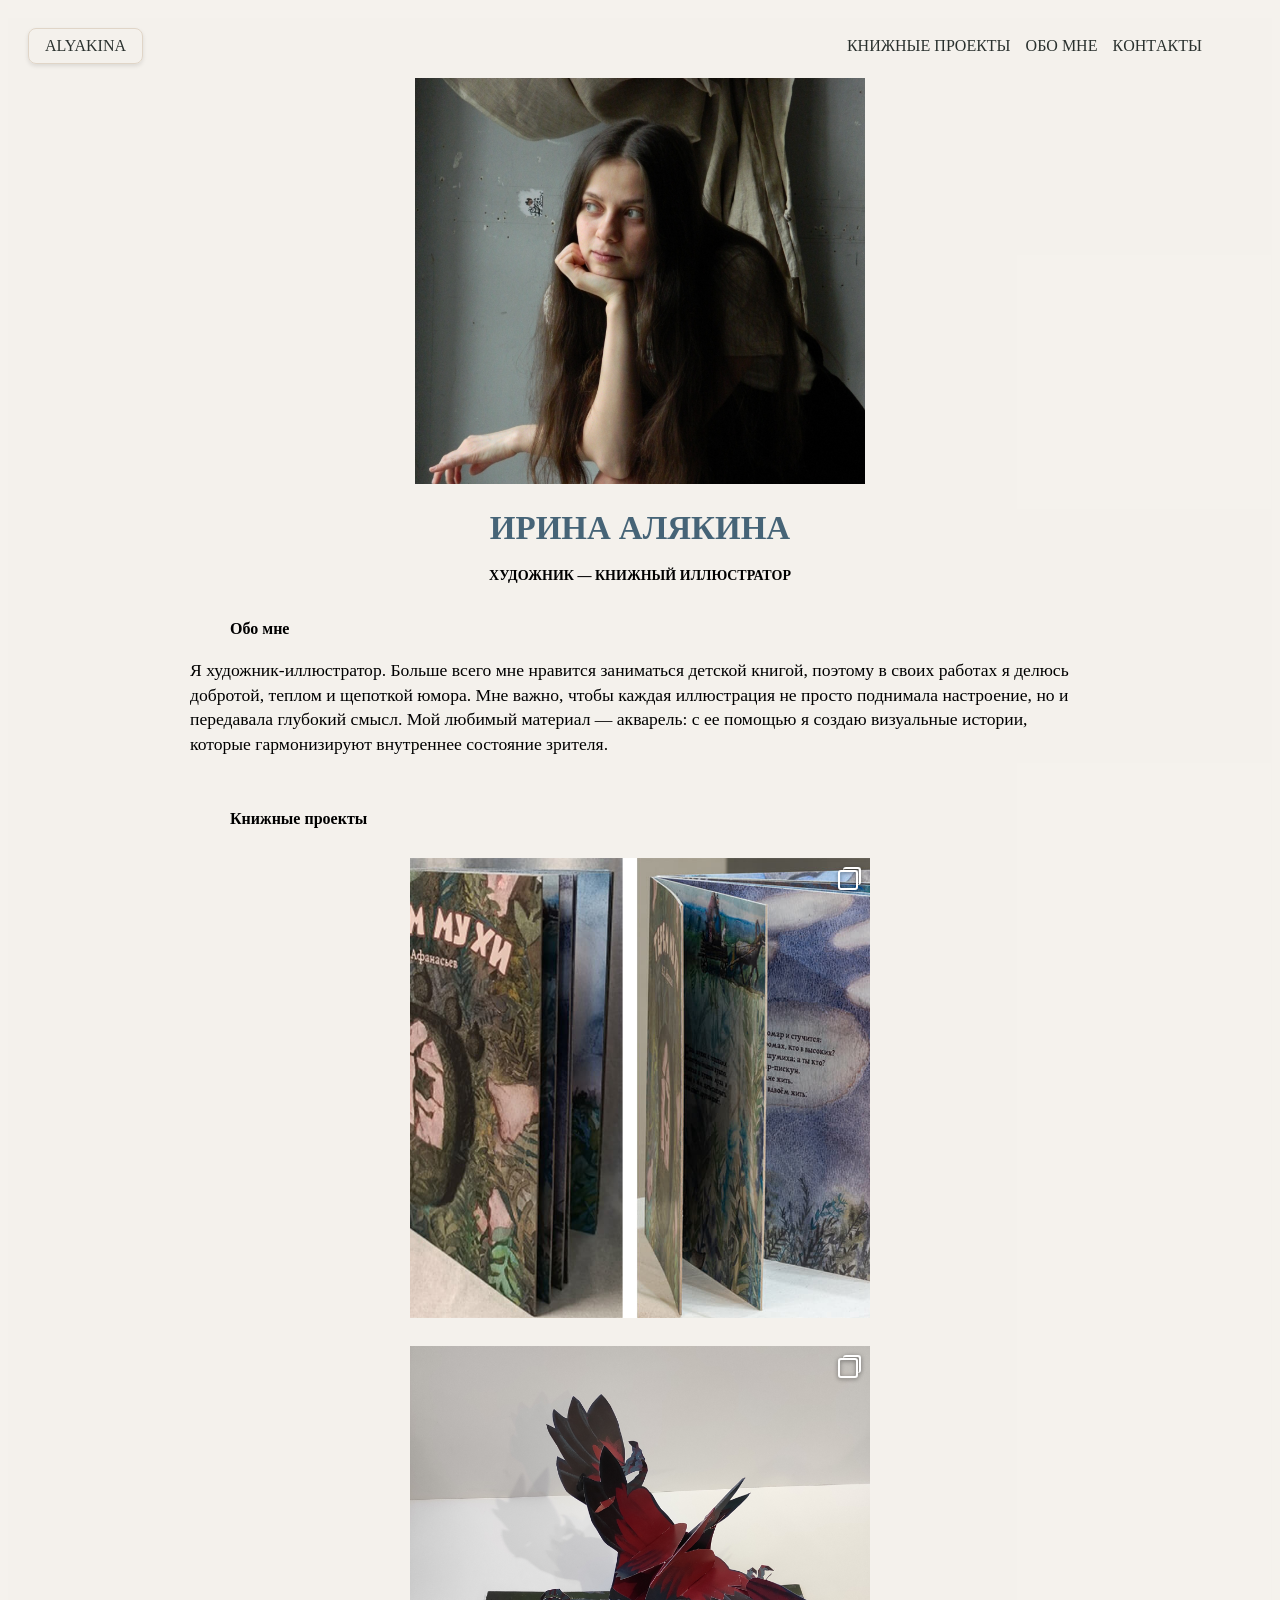
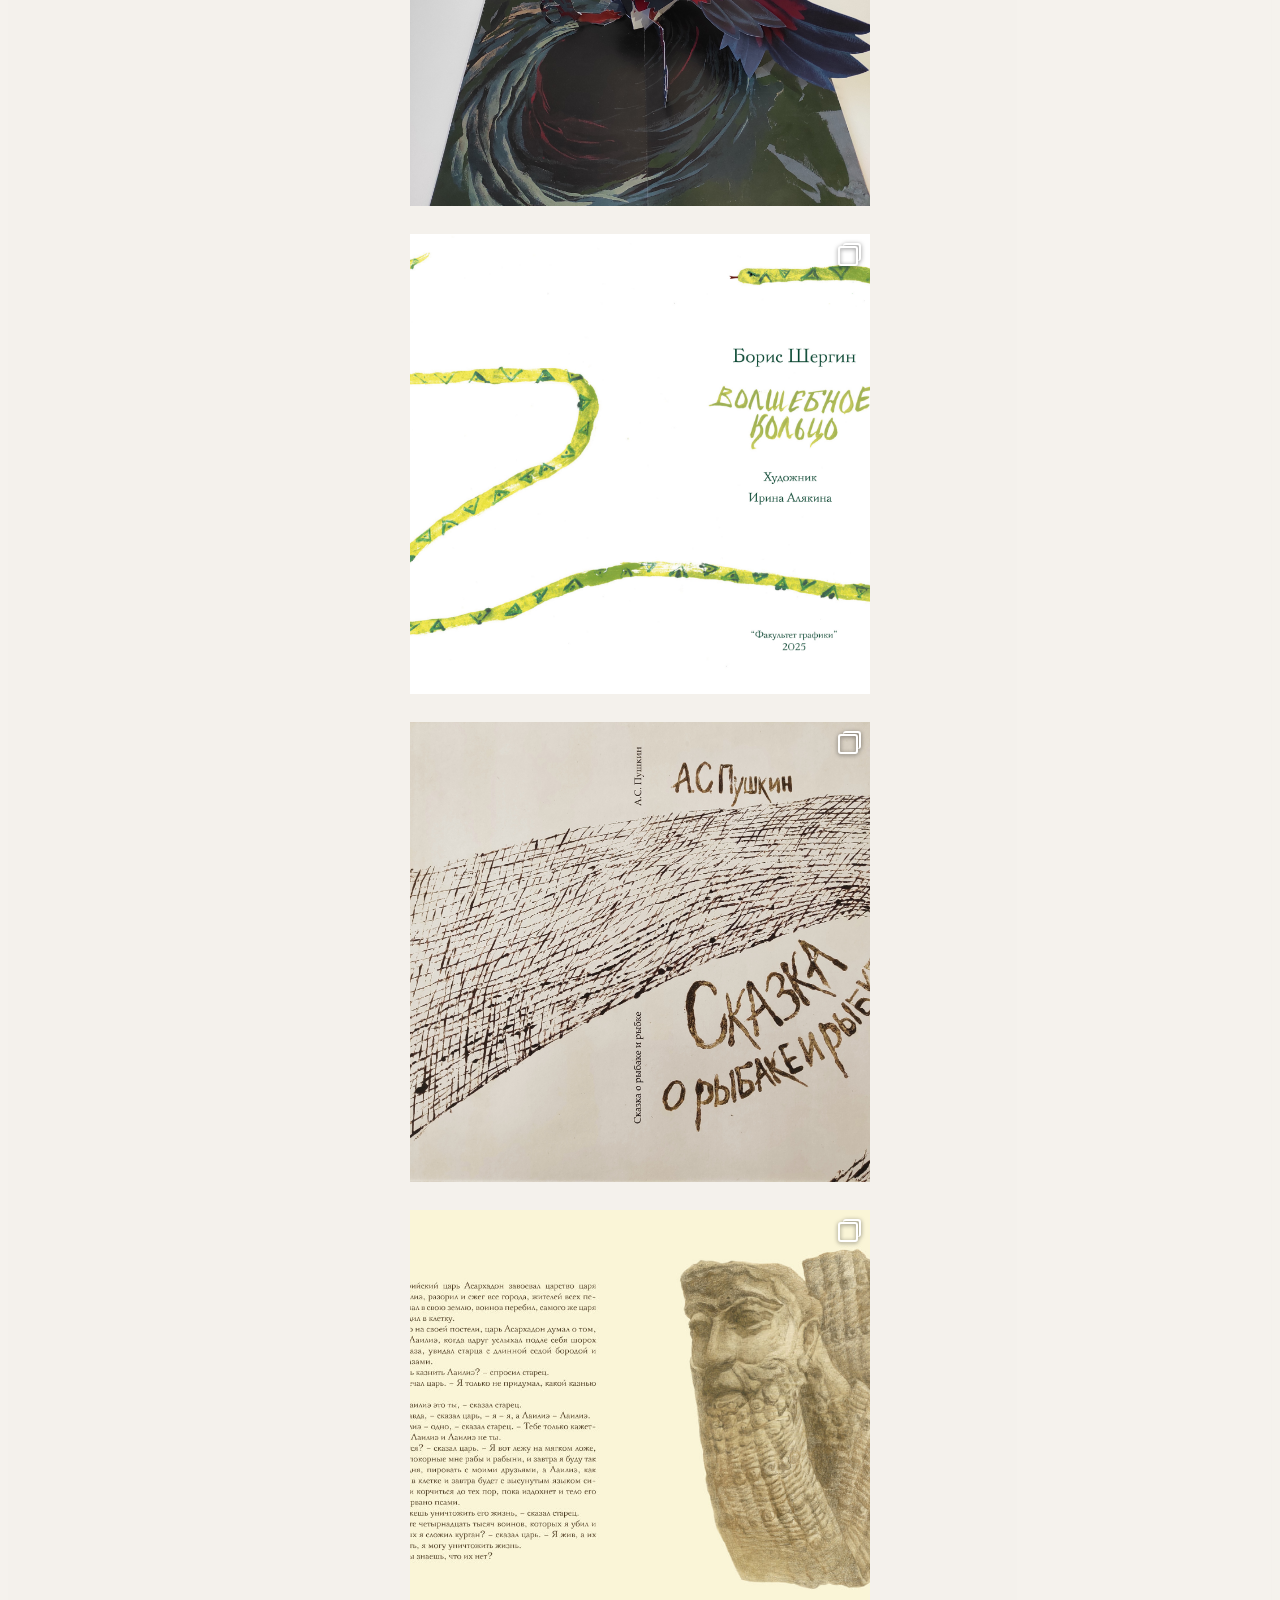
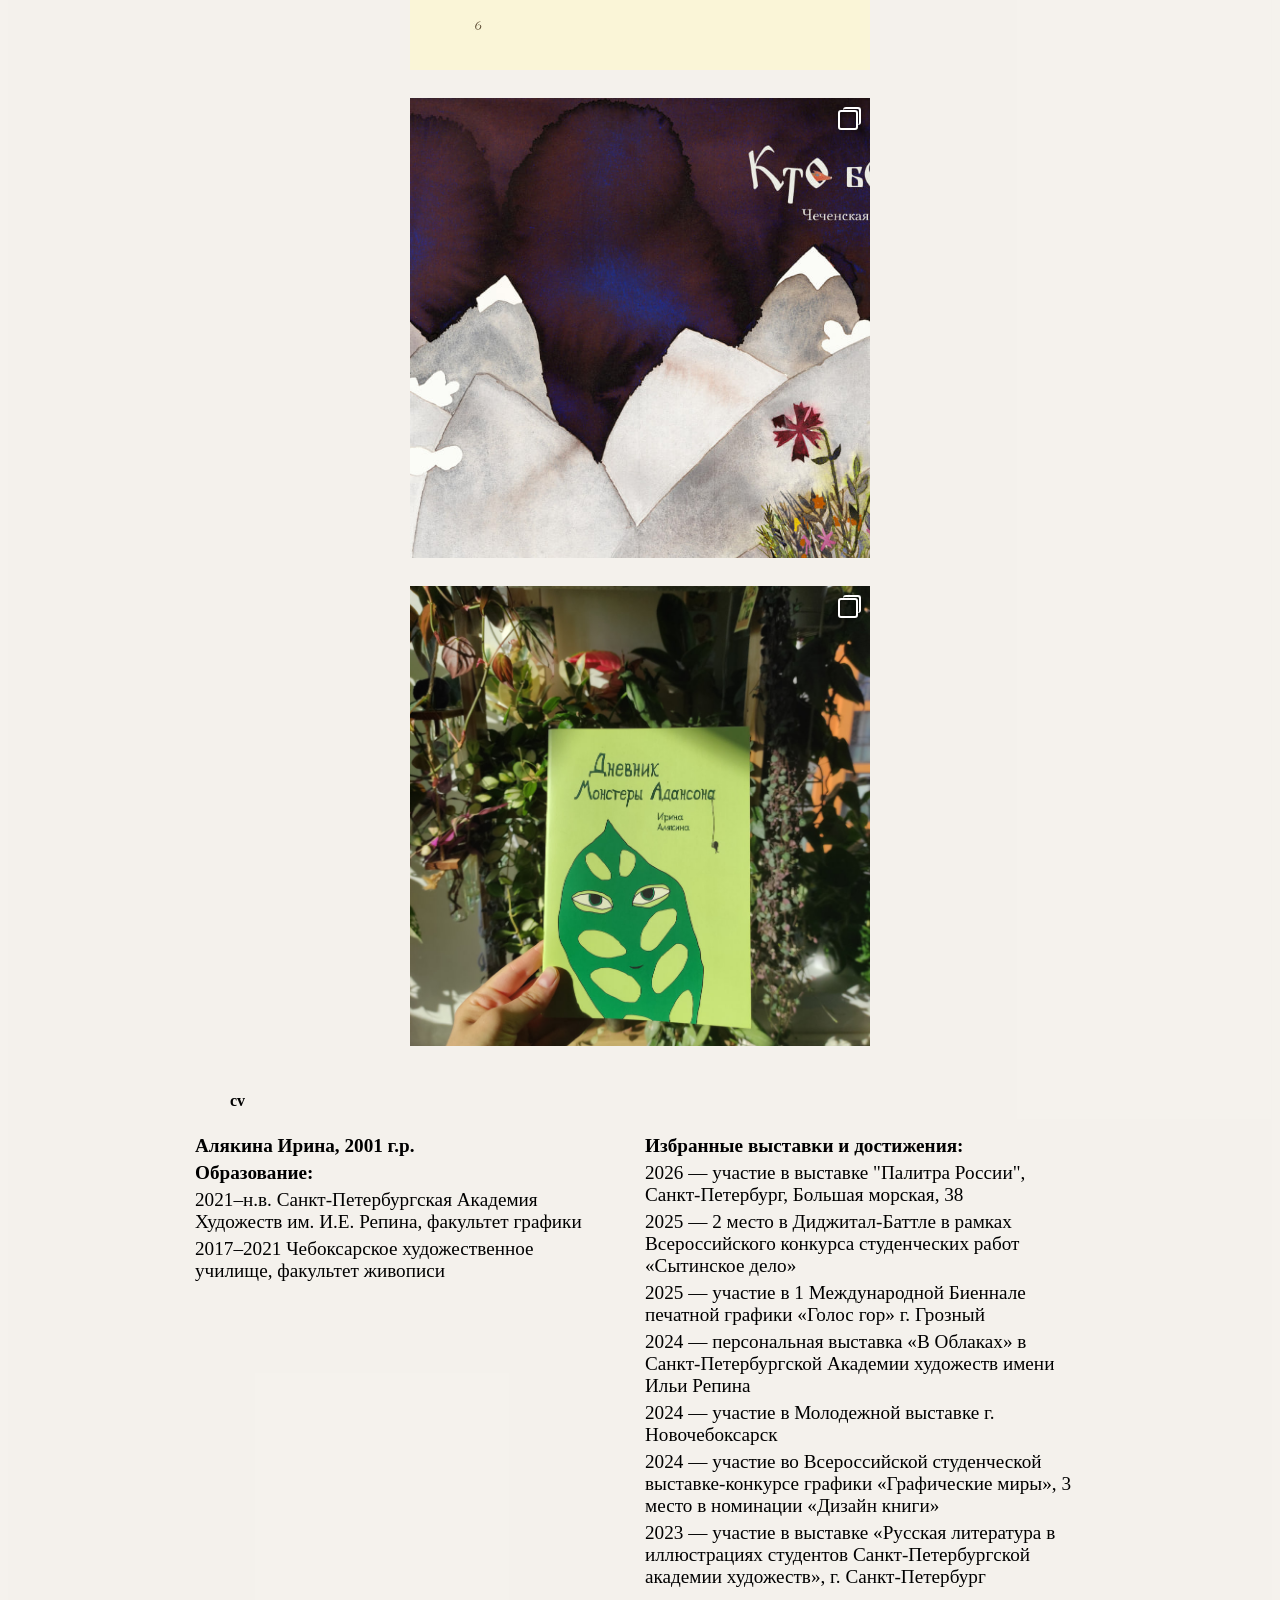
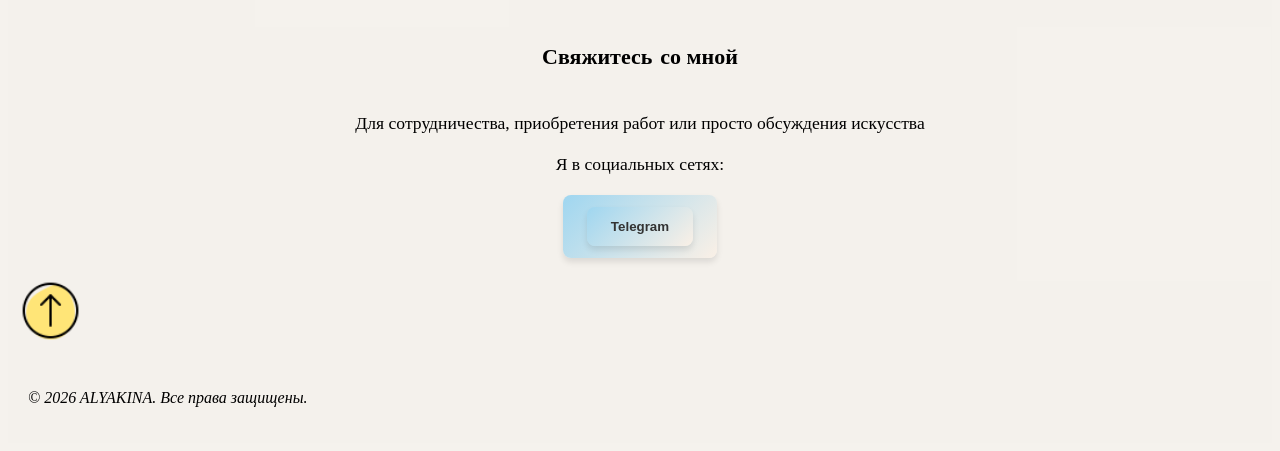
==== commit 8973b229: "changed view of main page" ====
--- a/alyakinaira.ru/html/index.html
+++ b/alyakinaira.ru/html/index.html
@@ -144,7 +144,7 @@
             <div class="artist-statement">
                 <div class="about-me-section">
                     <div class="about-me-title">
-                        <p class="project-title">CV</p>
+                        <p class="project-title">cv</p>
                     </div>
                     <div class="cv-description">
                         <div class="cv-name-and-education">
@@ -200,8 +200,8 @@
                 <div id="contacts" class="contact-to-me-block">
                     <div class="contact-to-me-section">
                         <h1 class="home-hero-title">
-                            <span class="block-connect">СВЯЖИТЕСЬ</span>
-                            <span class="block-connect">СО МНОЙ</span>
+                            <span class="block-connect">Свяжитесь</span>
+                            <span class="block-connect">со мной</span>
                         </h1>
                     </div>
                     <div class="contact-to-me-section">
@@ -245,6 +245,14 @@
         </div>
     </div>
 
+    <!-- Модальное окно для просмотра главной аватарки -->
+    <div id="author-modal" class="modal">
+        <span class="close" id="close-author-modal">&times;</span>
+        <div class="modal-content-wrapper">
+            <img class="modal-content" id="author-modal-img" src="" alt="Увеличенное изображение">
+        </div>
+    </div>
+
     <script src="script.js"></script>
 </body>
 </html>
--- a/alyakinaira.ru/html/style.css
+++ b/alyakinaira.ru/html/style.css
@@ -343,7 +343,7 @@
     font-family: Palatino, URW Palladio L, serif;
     font-size: 16px;
     font-weight: bold;
-    padding: 0;
+    padding: 20px;
     margin-bottom: 0;
     text-indent: 20px;
     overflow-wrap: break-word;
@@ -829,9 +829,9 @@
 /* Контейнер галереи */
 .project-grid {
     display: grid;
-    grid-template-columns: repeat(3, 1fr); /* 3 колонки на десктопе */
+    grid-template-columns: repeat(1, 1fr); /* 1 колонка на десктопе */
     gap: 28px; /* Отступы между постами, как в Insta */
-    max-width: 935px; /* Стандартная ширина контента Instagram */
+    max-width: 500px; /* Стандартная ширина контента Instagram */
     margin: 0 auto padding-bottom;
     padding: 0 20px;
     box-sizing: border-box;
@@ -892,8 +892,9 @@
 /* Адаптивность под мобильные устройства */
 @media (max-width: 768px) {
     .project-grid {
-        grid-template-columns: repeat(2, 1fr); /* 2 колонки на планшетах */
+        grid-template-columns: repeat(1, 1fr); /* 2 колонки на планшетах */
         gap: 10px; /* Меньше отступы */
+        max-width: 250px;
     }
     .item-text {
         font-size: 14px;
@@ -902,8 +903,9 @@
 
 @media (max-width: 480px) {
     .project-grid {
-        grid-template-columns: repeat(3, 1fr); /* 3 в ряд на мобилках, прямо как в приложении Instagram */
-        gap: 3px; /* Минимальные швы */
+        grid-template-columns: repeat(1, 1fr); /* 3 в ряд на мобилках, прямо как в приложении Instagram */
+        gap: 10px; /* Минимальные швы */
+        max-width: 250px;
         padding: 0;
     }
     
@@ -1131,3 +1133,29 @@
     display: block;
     margin-left: 10px;
 }
+
+/* Стили для модального окна автора */
+#author-modal-img {
+    cursor: grab;
+    user-select: none;
+    -webkit-user-drag: none;
+    touch-action: none; /* Отключает стандартные жесты браузера во время перетаскивания */
+    transition: transform 0.05s linear; /* Плавный отклик при перетаскивании */
+}
+
+#author-modal-img:active {
+    cursor: grabbing;
+}
+
+/* Блокировка прокрутки и изменений на основной странице при открытии модального окна */
+body.modal-open {
+    overflow: hidden !important;
+    touch-action: none !important;
+    -webkit-overflow-scrolling: none !important;
+    overscroll-behavior: none !important;
+}
+
+/* На всякий случай гарантируем отмену пользовательского зума на модальном окне */
+#author-modal {
+    touch-action: none;
+}
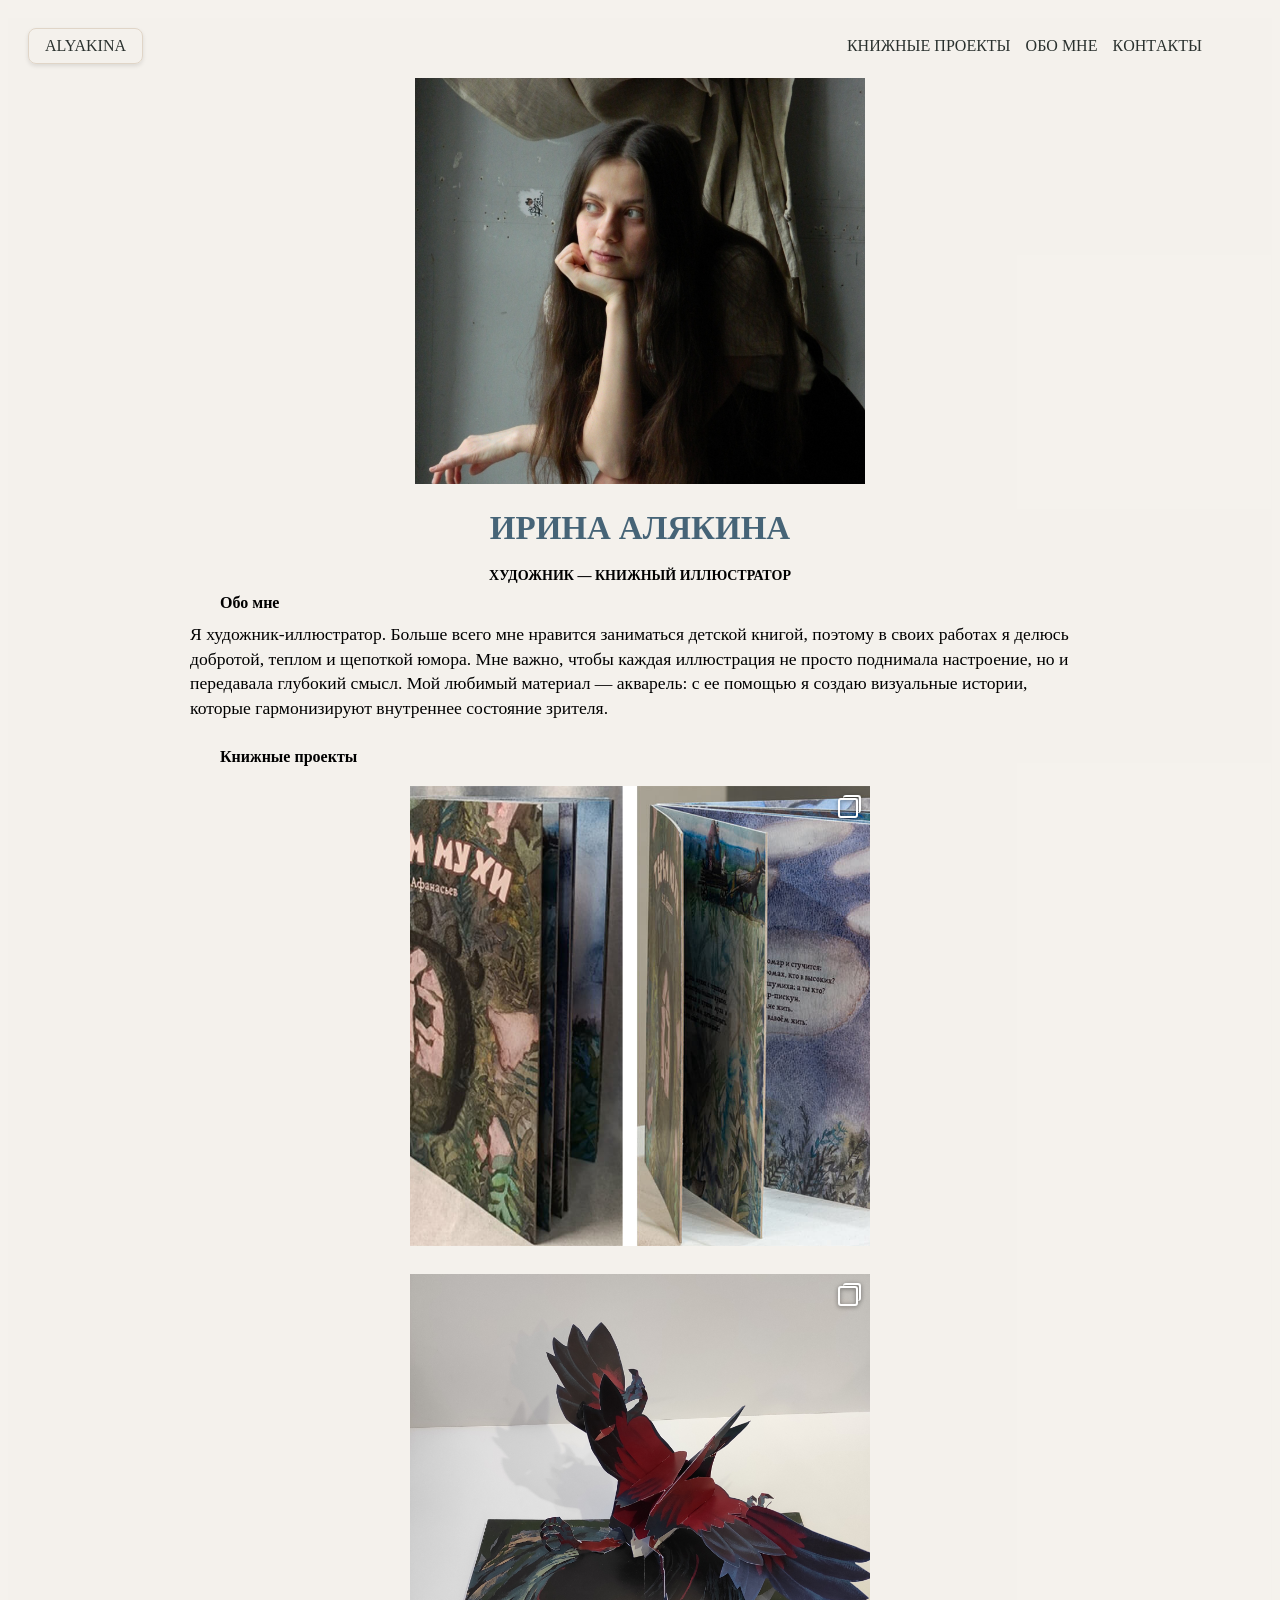
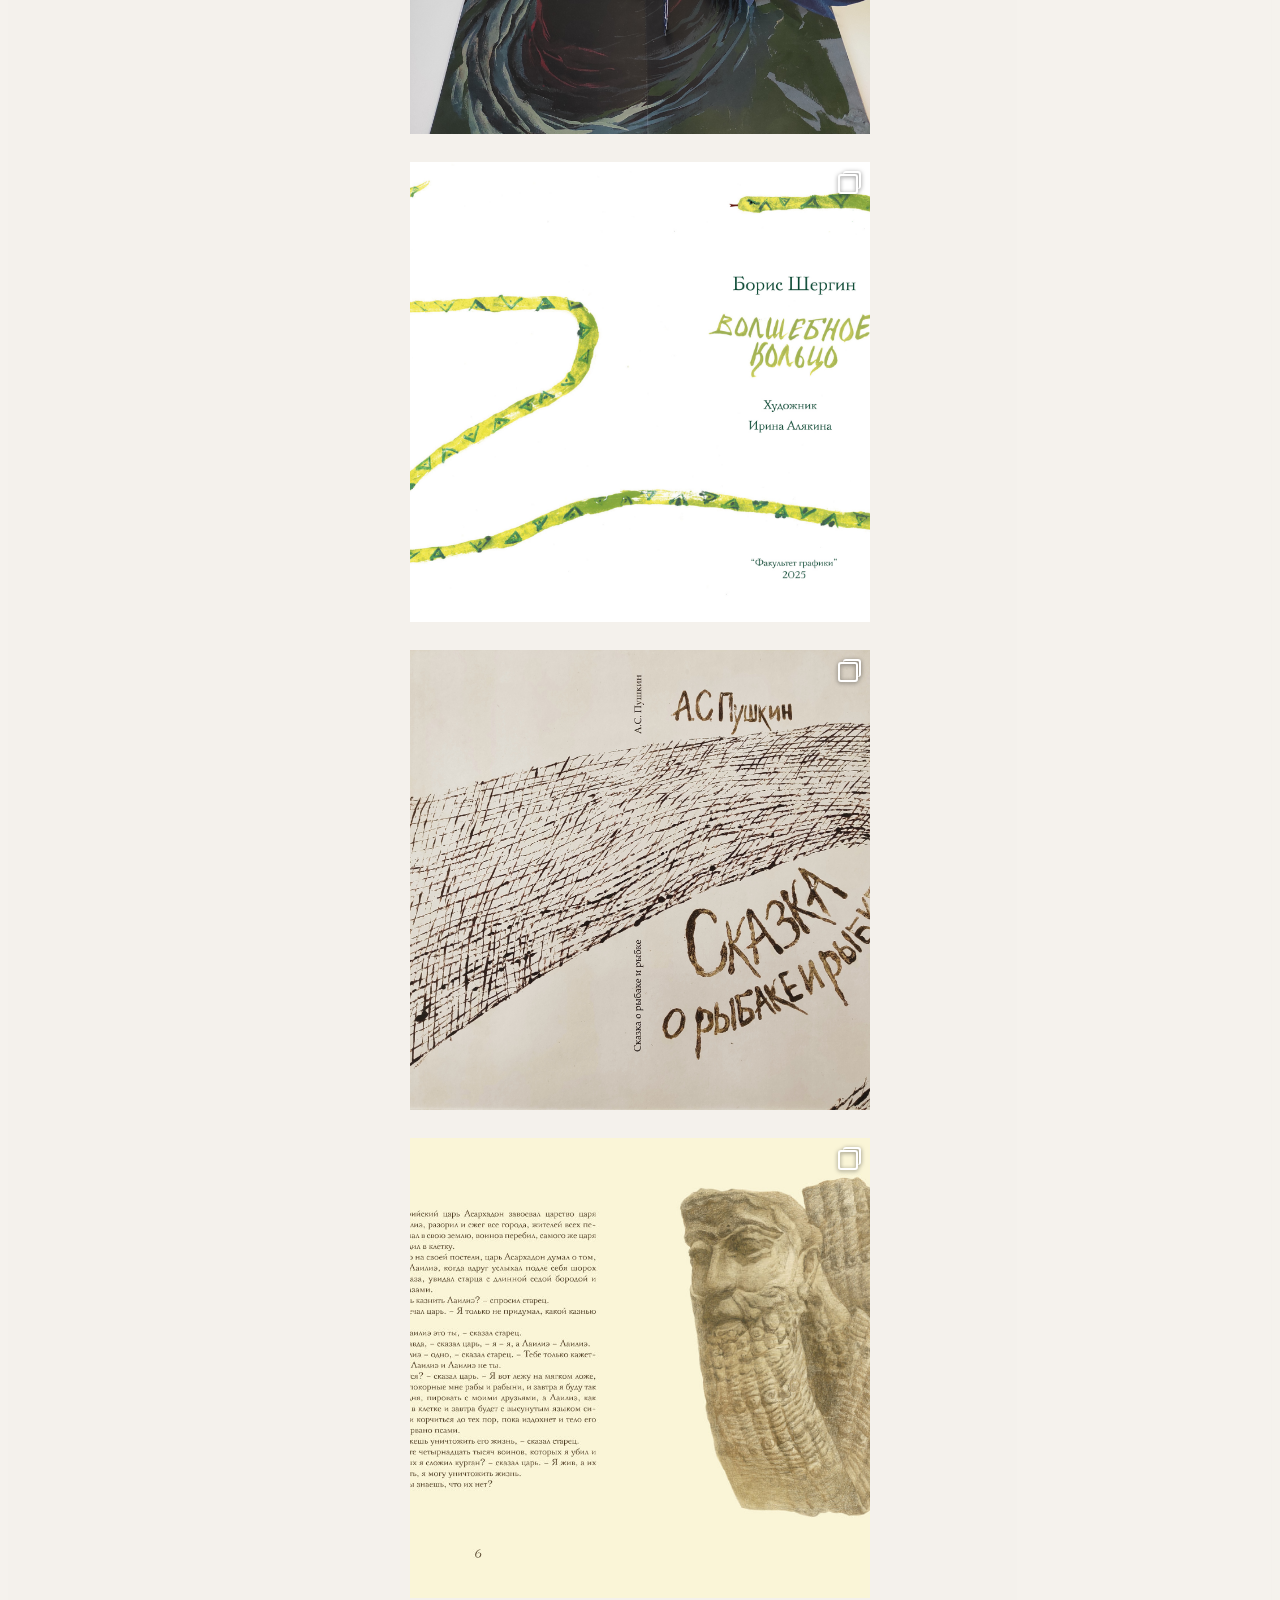
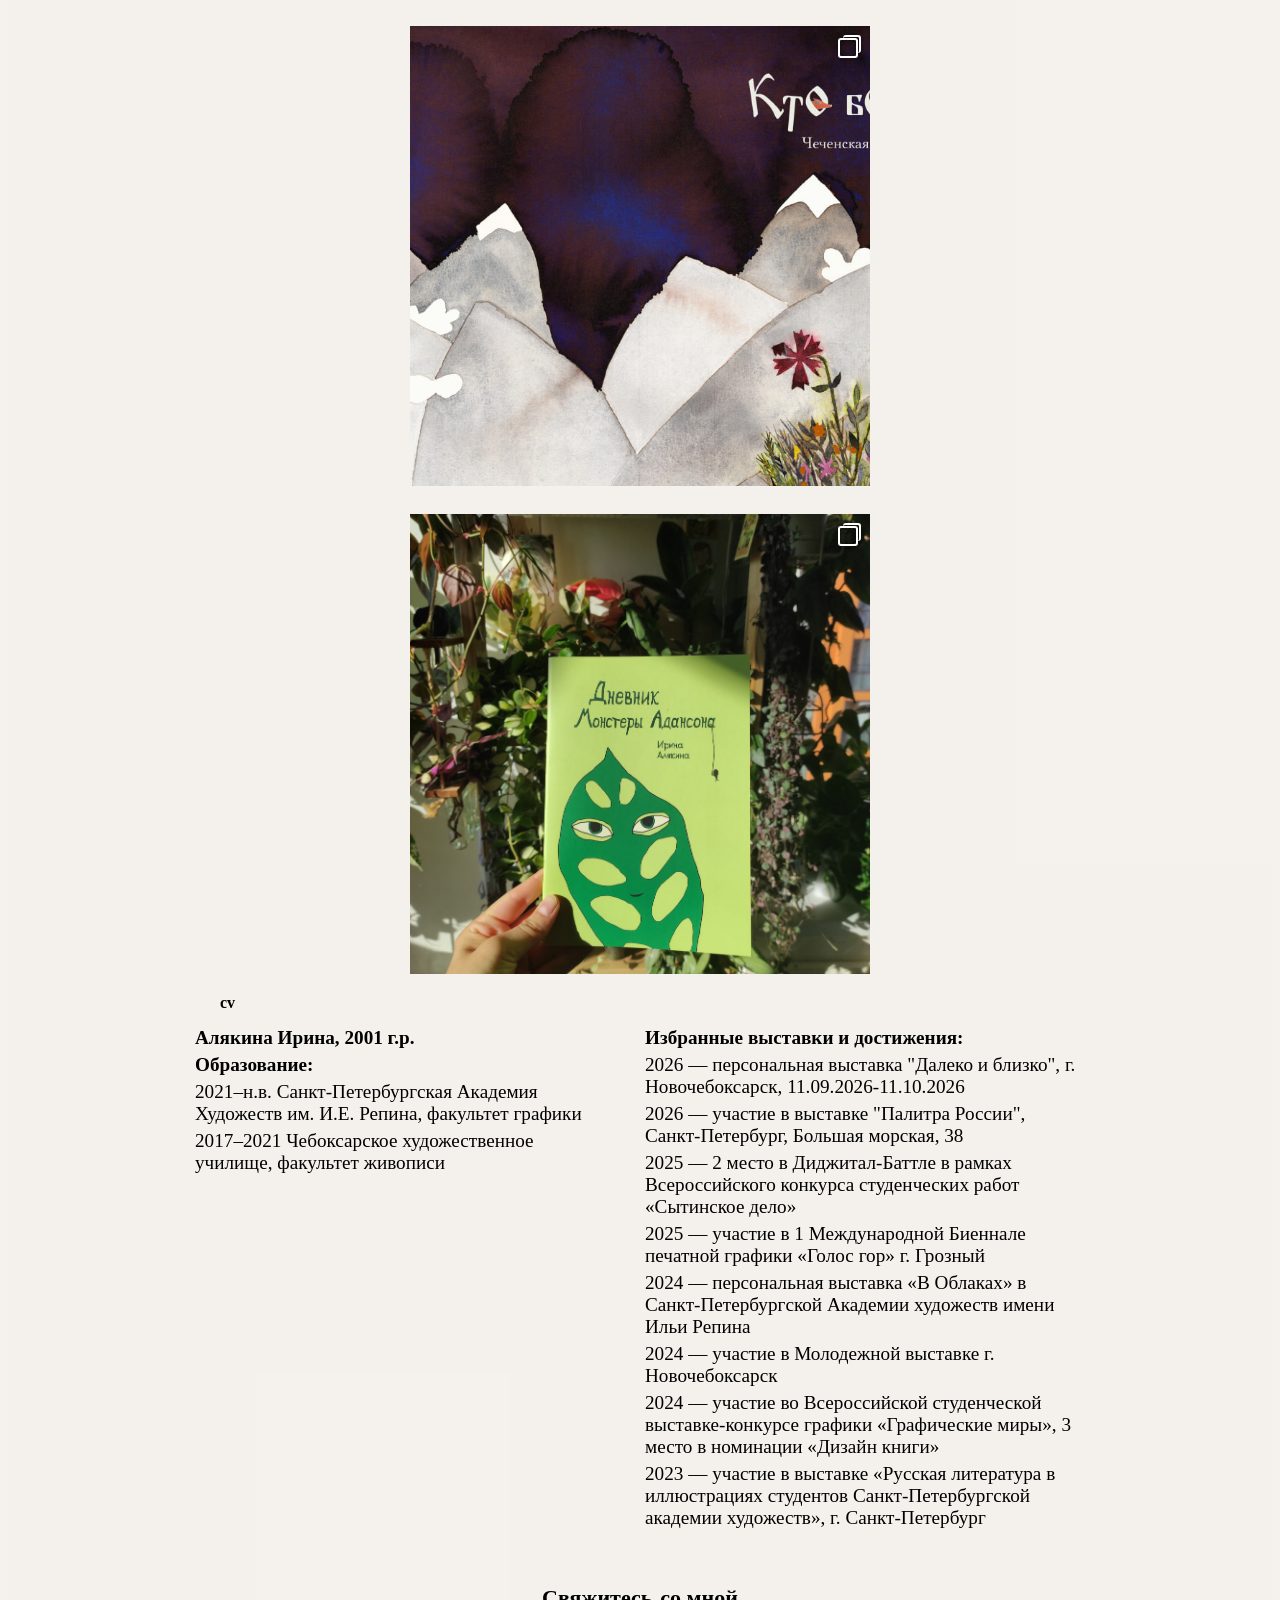
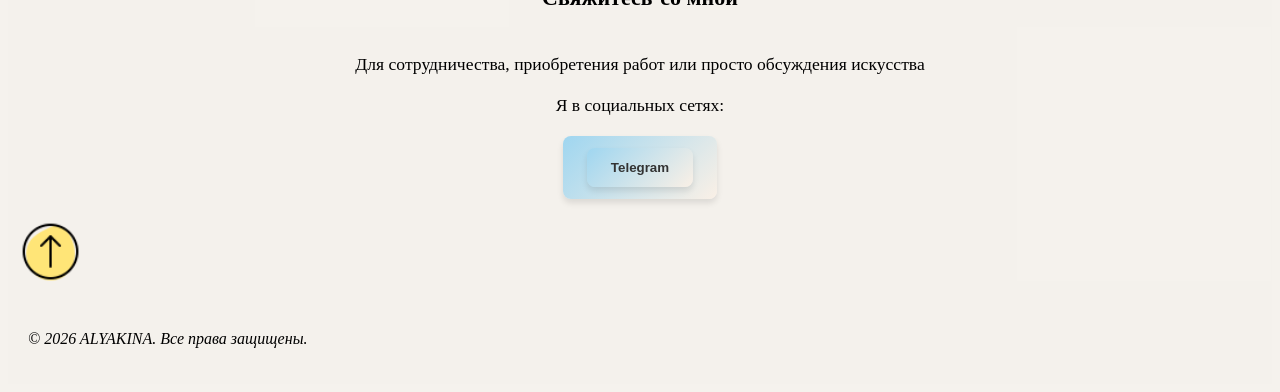
==== commit c3adadfd: "added new row in cv section" ====
--- a/alyakinaira.ru/html/index.html
+++ b/alyakinaira.ru/html/index.html
@@ -82,61 +82,237 @@
                 
                 <div class="project-grid">
     
-                    <a href="/project/terem-muhi-book" class="gallery-item">
+                    <!-- <a href="/project/terem-muhi-book" class="gallery-item">
                         <div class="carousel-icon"></div>
                         <img src="nesessary/images/terem-muhi-title.jpg" alt="Терем мухи">
                         <div class="item-overlay">
                             <div class="item-text">А. Н. Афанасьев <br><strong>"Терем мухи"</strong></div>
                         </div>
-                    </a>
-                    
-                    <a href="/project/arthur_conan_doel_lost_world" class="gallery-item">
+                    </a> -->
+
+                    <div class="gallery-item" 
+                        data-images='["nesessary/images/terem-muhi-book/01.jpg", "nesessary/images/terem-muhi-book/02.jpg", "nesessary/images/terem-muhi-book/03.jpg", "nesessary/images/terem-muhi-book/04.jpg", "nesessary/images/terem-muhi-book/05.jpg", "nesessary/images/terem-muhi-book/06.jpg", "nesessary/images/terem-muhi-book/07.jpg", "nesessary/images/terem-muhi-book/08.jpg", "nesessary/images/terem-muhi-book/09.jpg", "nesessary/images/terem-muhi-book/10.jpg"]'
+                        data-title='А. Н. Афанасьев <br><strong>"Терем мухи"</strong>'>
+                        
+                        <div class="carousel-icon"></div>
+
+                        <!-- Кнопки перелистывания на самой карточке -->
+                        <button class="card-arrow prev" aria-label="Предыдущее фото">&#10094;</button>
+                        <button class="card-arrow next" aria-label="Следующее фото">&#10095;</button>
+
+                        <!-- Главное активное изображение карточки -->
+                        <img src="nesessary/images/terem-muhi-title.jpg" alt="Терем мухи" class="project-card-img">
+
+                        <div class="item-overlay">
+                            <div class="item-text">А. Н. Афанасьев <br><strong>"Терем мухи"</strong></div>
+                        </div>
+                    </div>
+                    
+                    <!-- <a href="/project/arthur_conan_doel_lost_world" class="gallery-item">
                         <div class="carousel-icon"></div>
                         <img src="nesessary/images/arthur_conan_doel_lost_world/01.jpg" alt="Затерянный мир">
                         <div class="item-overlay">
                             <div class="item-text">Артур Конан Дойл <br><strong>"Затерянный мир"</strong></div>
                         </div>
-                    </a>
-                    
-                    <a href="/project/b_shergin_magic_ring" class="gallery-item">
+                    </a> -->
+                    
+                   <div class="gallery-item"
+                        data-media='[
+                            {"type": "image", "src": "nesessary/images/arthur_conan_doel_lost_world/01.jpg"},
+                            {"type": "image", "src": "nesessary/images/arthur_conan_doel_lost_world/02.jpg"},
+                            {"type": "image", "src": "nesessary/images/arthur_conan_doel_lost_world/03.jpg"},
+                            {"type": "image", "src": "nesessary/images/arthur_conan_doel_lost_world/04.jpg"},
+                            {"type": "video", "src": "nesessary/images/arthur_conan_doel_lost_world/05.mp4"},
+                            {"type": "video", "src": "nesessary/images/arthur_conan_doel_lost_world/06.mp4"}
+                        ]'
+                        data-title='Артур Конан Дойл <br><strong>"Затерянный мир"</strong>'>
+                        
+                        <div class="carousel-icon"></div>
+
+                        <!-- Кнопки перелистывания на самой карточке -->
+                        <button class="card-arrow prev" aria-label="Предыдущий слайд">&#10094;</button>
+                        <button class="card-arrow next" aria-label="Следующий слайд">&#10095;</button>
+
+                        <!-- Тег для отображения фото -->
+                        <img src="nesessary/images/arthur_conan_doel_lost_world/01.jpg" alt="Затерянный мир" class="project-card-img">
+
+                        <!-- Тег для отображения видео (скрыт по умолчанию, включается скриптом при переключении слайдера) -->
+                        <video class="project-card-video" muted loop playsinline style="display: none;"></video>
+
+                        <div class="item-overlay">
+                            <div class="item-text">Артур Конан Дойл <br><strong>"Затерянный мир"</strong></div>
+                        </div>
+                    </div>
+
+                    <!-- <a href="/project/b_shergin_magic_ring" class="gallery-item">
                         <div class="carousel-icon"></div>
                         <img src="nesessary/images/b_shergin_magic_ring/01.jpg" alt="Волшебное кольцо">
                         <div class="item-overlay">
                             <div class="item-text">Б. В. Шергин <br><strong>"Волшебное кольцо"</strong></div>
                         </div>
-                    </a>
-                    
-                    <a href="/project/illustrations_to_tail_about_fisher_and_fish" class="gallery-item">
+                    </a> -->
+
+                    <div class="gallery-item" 
+                        data-images='["nesessary/images/b_shergin_magic_ring/01.jpg", "nesessary/images/b_shergin_magic_ring/02.jpg", "nesessary/images/b_shergin_magic_ring/03.jpg", "nesessary/images/b_shergin_magic_ring/04.jpg", "nesessary/images/b_shergin_magic_ring/05.jpg", "nesessary/images/b_shergin_magic_ring/06.jpg", "nesessary/images/b_shergin_magic_ring/07.jpg", "nesessary/images/b_shergin_magic_ring/08.jpg", "nesessary/images/b_shergin_magic_ring/09.jpg", "nesessary/images/b_shergin_magic_ring/10.jpg", "nesessary/images/b_shergin_magic_ring/11.jpg", "nesessary/images/b_shergin_magic_ring/12.jpg"]'
+                        data-title='Б. В. Шергин <br><strong>"Волшебное кольцо"</strong>'>
+                        
+                        <div class="carousel-icon"></div>
+
+                        <!-- Кнопки перелистывания на самой карточке -->
+                        <button class="card-arrow prev" aria-label="Предыдущее фото">&#10094;</button>
+                        <button class="card-arrow next" aria-label="Следующее фото">&#10095;</button>
+
+                        <!-- Главное активное изображение карточки -->
+                        <img src="nesessary/images/b_shergin_magic_ring/01.jpg" alt="Волшебное кольцо">
+
+                        <div class="item-overlay">
+                            <div class="item-text">Б. В. Шергин <br><strong>"Волшебное кольцо"</strong></div>
+                        </div>
+                    </div>
+                    
+                    <!-- <a href="/project/illustrations_to_tail_about_fisher_and_fish" class="gallery-item">
                         <div class="carousel-icon"></div>
                         <img src="nesessary/images/illustrations_to_tail_about_fisher_and_fish/01.jpg" alt="Сказка о рыбаке и рыбке">
                         <div class="item-overlay">
                             <div class="item-text">А. С. Пушкин <br><strong>"Сказка о рыбаке и рыбке"</strong></div>
                         </div>
-                    </a>
-                    
-                    <a href="/project/l_n_tolstoy_assirian_king_assarkhadon" class="gallery-item">
+                    </a> -->
+
+                    <div class="gallery-item"
+                        data-media='[
+                            {"type": "image", "src": "nesessary/images/illustrations_to_tail_about_fisher_and_fish/01.jpg"},
+                            {"type": "image", "src": "nesessary/images/illustrations_to_tail_about_fisher_and_fish/02.jpg"},
+                            {"type": "image", "src": "nesessary/images/illustrations_to_tail_about_fisher_and_fish/03.jpg"},
+                            {"type": "image", "src": "nesessary/images/illustrations_to_tail_about_fisher_and_fish/04.jpg"},
+                            {"type": "image", "src": "nesessary/images/illustrations_to_tail_about_fisher_and_fish/05.jpg"},
+                            {"type": "image", "src": "nesessary/images/illustrations_to_tail_about_fisher_and_fish/06.jpg"},
+                            {"type": "image", "src": "nesessary/images/illustrations_to_tail_about_fisher_and_fish/07.jpg"},
+                            {"type": "image", "src": "nesessary/images/illustrations_to_tail_about_fisher_and_fish/08.jpg"},
+                            {"type": "image", "src": "nesessary/images/illustrations_to_tail_about_fisher_and_fish/09.jpg"},
+                            {"type": "image", "src": "nesessary/images/illustrations_to_tail_about_fisher_and_fish/10.jpg"},
+                            {"type": "image", "src": "nesessary/images/illustrations_to_tail_about_fisher_and_fish/11.jpg"},
+                            {"type": "image", "src": "nesessary/images/illustrations_to_tail_about_fisher_and_fish/12.jpg"},
+                            {"type": "image", "src": "nesessary/images/illustrations_to_tail_about_fisher_and_fish/13.jpg"},
+                            {"type": "image", "src": "nesessary/images/illustrations_to_tail_about_fisher_and_fish/14.jpg"},
+                            {"type": "image", "src": "nesessary/images/illustrations_to_tail_about_fisher_and_fish/15.jpg"},
+                            {"type": "image", "src": "nesessary/images/illustrations_to_tail_about_fisher_and_fish/16.jpg"}
+                        ]'
+                        data-title='А. С. Пушкин <br><strong>"Сказка о рыбаке и рыбке"</strong>'>
+
+                        <div class="carousel-icon"></div>
+
+                        <!-- Кнопки перелистывания на самой карточке -->
+                        <button class="card-arrow prev" aria-label="Предыдущее фото">&#10094;</button>
+                        <button class="card-arrow next" aria-label="Следующее фото">&#10095;</button>
+
+                        <img src="nesessary/images/illustrations_to_tail_about_fisher_and_fish/01.jpg" alt="Сказка о рыбаке и рыбке">
+                        <div class="item-overlay">
+                            <div class="item-text">А. С. Пушкин <br><strong>"Сказка о рыбаке и рыбке"</strong></div>
+                        </div>
+                    </div>
+                    
+                    <!-- <a href="/project/l_n_tolstoy_assirian_king_assarkhadon" class="gallery-item">
                         <div class="carousel-icon"></div>
                         <img src="nesessary/images/l_n_tolstoy_assirian_king_assarkhadon/01.jpg" alt="Ассирийский царь Асархадон">
                         <div class="item-overlay">
                             <div class="item-text">Л. Н. Толстой <br><strong>"Ассирийский царь Асархадон"</strong></div>
                         </div>
-                    </a>
-                    
-                    <a href="/project/tail_who_is_bigger" class="gallery-item">
+                    </a> -->
+
+                    <div class="gallery-item"
+                        data-media='[
+                            {"type": "image", "src": "nesessary/images/l_n_tolstoy_assirian_king_assarkhadon/01.jpg"},
+                            {"type": "image", "src": "nesessary/images/l_n_tolstoy_assirian_king_assarkhadon/02.jpg"},
+                            {"type": "image", "src": "nesessary/images/l_n_tolstoy_assirian_king_assarkhadon/03.jpg"},
+                            {"type": "image", "src": "nesessary/images/l_n_tolstoy_assirian_king_assarkhadon/04.jpg"},
+                            {"type": "image", "src": "nesessary/images/l_n_tolstoy_assirian_king_assarkhadon/05.jpg"},
+                            {"type": "image", "src": "nesessary/images/l_n_tolstoy_assirian_king_assarkhadon/06.jpg"}
+                        ]'
+                        data-title='Л. Н. Толстой <br><strong>"Ассирийский царь Асархадон"</strong>'>
+                        
+                        <div class="carousel-icon"></div>
+                        
+                        <!-- Кнопки перелистывания на самой карточке -->
+                        <button class="card-arrow prev" aria-label="Предыдущее фото">&#10094;</button>
+                        <button class="card-arrow next" aria-label="Следующее фото">&#10095;</button>
+
+                        <img src="nesessary/images/l_n_tolstoy_assirian_king_assarkhadon/01.jpg" alt="Ассирийский царь Асархадон">
+                        <div class="item-overlay">
+                            <div class="item-text">Л. Н. Толстой <br><strong>"Ассирийский царь Асархадон"</strong></div>
+                        </div>
+
+                    </div>
+                    
+                    <!-- <a href="/project/tail_who_is_bigger" class="gallery-item">
                         <div class="carousel-icon"></div>
                         <img src="nesessary/images/tail_who_is_bigger/01.jpg" alt="Кто больше?">
                         <div class="item-overlay">
                             <div class="item-text">Чеченская сказка <br><strong>"Кто больше?"</strong></div>
                         </div>
-                    </a>
-                    
-                    <a href="/project/painters_book_diary_monstera" class="gallery-item">
+                    </a> -->
+
+                    <div class="gallery-item"
+                        data-media='[
+                            {"type": "image", "src": "nesessary/images/tail_who_is_bigger/01.jpg"},
+                            {"type": "image", "src": "nesessary/images/tail_who_is_bigger/02.jpg"},
+                            {"type": "image", "src": "nesessary/images/tail_who_is_bigger/03.jpg"},
+                            {"type": "image", "src": "nesessary/images/tail_who_is_bigger/04.jpg"},
+                            {"type": "image", "src": "nesessary/images/tail_who_is_bigger/05.jpg"},
+                            {"type": "image", "src": "nesessary/images/tail_who_is_bigger/06.jpg"},
+                            {"type": "image", "src": "nesessary/images/tail_who_is_bigger/07.jpg"},
+                            {"type": "image", "src": "nesessary/images/tail_who_is_bigger/08.jpg"},
+                            {"type": "image", "src": "nesessary/images/tail_who_is_bigger/09.jpg"},
+                            {"type": "image", "src": "nesessary/images/tail_who_is_bigger/10.jpg"},
+                            {"type": "image", "src": "nesessary/images/tail_who_is_bigger/11.jpg"}
+                        ]'
+                        data-title='Чеченская сказка <br><strong>"Кто больше?"</strong>'>
+
+                        <div class="carousel-icon"></div>
+
+                        <!-- Кнопки перелистывания на самой карточке -->
+                        <button class="card-arrow prev" aria-label="Предыдущее фото">&#10094;</button>
+                        <button class="card-arrow next" aria-label="Следующее фото">&#10095;</button>
+
+                        <img src="nesessary/images/tail_who_is_bigger/01.jpg" alt="Кто больше?">
+                        <div class="item-overlay">
+                            <div class="item-text">Чеченская сказка <br><strong>"Кто больше?"</strong></div>
+                        </div>
+                    </div>
+                    
+                    <!-- <a href="/project/painters_book_diary_monstera" class="gallery-item">
                         <div class="carousel-icon"></div>
                         <img src="nesessary/images/painters_book_diary_monstera/01.jpg" alt="Дневник монстеры Адансона">
                         <div class="item-overlay">
                             <div class="item-text">Книга художника <br><strong>"Дневник монстеры"</strong></div>
                         </div>
-                    </a>
+                    </a> -->
+
+                    <div class="gallery-item"
+                        data-media='[
+                            {"type": "image", "src": "nesessary/images/painters_book_diary_monstera/01.jpg"},
+                            {"type": "image", "src": "nesessary/images/painters_book_diary_monstera/02.jpg"},
+                            {"type": "image", "src": "nesessary/images/painters_book_diary_monstera/03.jpg"},
+                            {"type": "image", "src": "nesessary/images/painters_book_diary_monstera/04.jpg"},
+                            {"type": "image", "src": "nesessary/images/painters_book_diary_monstera/05.jpg"},
+                            {"type": "image", "src": "nesessary/images/painters_book_diary_monstera/06.jpg"},
+                            {"type": "image", "src": "nesessary/images/painters_book_diary_monstera/07.jpg"},
+                            {"type": "image", "src": "nesessary/images/painters_book_diary_monstera/08.jpg"},
+                            {"type": "image", "src": "nesessary/images/painters_book_diary_monstera/09.jpg"},
+                            {"type": "image", "src": "nesessary/images/painters_book_diary_monstera/10.jpg"}
+                        ]'
+                        data-title='Книга художника <br><strong>"Дневник монстеры"</strong>'>
+
+                        <div class="carousel-icon"></div>
+
+                        <!-- Кнопки перелистывания на самой карточке -->
+                        <button class="card-arrow prev" aria-label="Предыдущее фото">&#10094;</button>
+                        <button class="card-arrow next" aria-label="Следующее фото">&#10095;</button>
+                        
+                        <img src="nesessary/images/painters_book_diary_monstera/01.jpg" alt="Дневник монстеры Адансона">
+                        <div class="item-overlay">
+                            <div class="item-text">Книга художника <br><strong>"Дневник монстеры"</strong></div>
+                        </div>
+                    </div>
                 </div>
 
             </div>  
@@ -170,7 +346,10 @@
                                 <b>Избранные выставки и достижения:</b>
                             </p>
                             <p class="cv-description-paragraf">
-                                2026 —  участие в выставке "Палитра России", Санкт-Петербург, Большая морская, 38
+                                2026 — персональная выставка "Далеко и близко", г. Новочебоксарск, 11.09.2026-11.10.2026
+                            </p>
+                            <p class="cv-description-paragraf">
+                                2026 — участие в выставке "Палитра России", Санкт-Петербург, Большая морская, 38
                             </p>
                             <p class="cv-description-paragraf">
                                 2025 — 2 место в Диджитал-Баттле в рамках Всероссийского конкурса студенческих работ «Сытинское дело»
--- a/alyakinaira.ru/html/style.css
+++ b/alyakinaira.ru/html/style.css
@@ -343,7 +343,8 @@
     font-family: Palatino, URW Palladio L, serif;
     font-size: 16px;
     font-weight: bold;
-    padding: 20px;
+    padding: 10px;
+    margin-top: 0;
     margin-bottom: 0;
     text-indent: 20px;
     overflow-wrap: break-word;
@@ -1140,11 +1141,20 @@
     user-select: none;
     -webkit-user-drag: none;
     touch-action: none; /* Отключает стандартные жесты браузера во время перетаскивания */
-    transition: transform 0.05s linear; /* Плавный отклик при перетаскивании */
+    transform-origin: center center;
+    /* Плавный переход для перемещения и масштабирования */
+    transition: transform 0.3s cubic-bezier(0.25, 1, 0.5, 1);
+    will-change: transform;
 }
 
 #author-modal-img:active {
     cursor: grabbing;
+}
+
+#author-modal-img.is-dragging {
+    cursor: grabbing;
+    /* Убираем анимацию во время ручного перетаскивания пальцем/мышью для мгновенного отклика */
+    transition: none !important;
 }
 
 /* Блокировка прокрутки и изменений на основной странице при открытии модального окна */
@@ -1159,3 +1169,112 @@
 #author-modal {
     touch-action: none;
 }
+
+/* Кнопки-стрелки на самой карточке проекта */
+.card-arrow {
+    position: absolute;
+    top: 50%;
+    transform: translateY(-50%);
+    background: rgba(0, 0, 0, 0.4);
+    color: #fff;
+    border: none;
+    font-size: 18px;
+    padding: 8px 12px;
+    cursor: pointer;
+    z-index: 10;
+    border-radius: 4px;
+    opacity: 0;
+    transition: opacity 0.3s ease, background 0.2s ease;
+}
+
+.gallery-item:hover .card-arrow {
+    opacity: 1; /* Показываем стрелочки при наведении */
+}
+
+.card-arrow:hover {
+    background: rgba(0, 0, 0, 0.8);
+}
+
+.card-arrow.prev { left: 8px; }
+.card-arrow.next { right: 8px; }
+
+/* Стрелки внутри модального окна просмотра */
+.modal-arrow {
+    position: absolute;
+    top: 50%;
+    transform: translateY(-50%);
+    background: rgba(255, 255, 255, 0.15);
+    color: #ffffff;
+    border: none;
+    font-size: 30px;
+    padding: 15px 20px;
+    cursor: pointer;
+    z-index: 1020;
+    border-radius: 50%;
+    transition: background 0.3s ease, transform 0.2s ease;
+    user-select: none;
+}
+
+.modal-arrow:hover {
+    background: rgba(255, 255, 255, 0.35);
+    transform: translateY(-50%) scale(1.1);
+}
+
+.modal-arrow.prev { left: 20px; }
+.modal-arrow.next { right: 20px; }
+
+/* Адаптив стрелок под мобильные экраны */
+@media (max-width: 768px) {
+    .card-arrow {
+        opacity: 0.8; /* На смартфонах показываем сразу */
+        font-size: 14px;
+        padding: 6px 10px;
+    }
+    .modal-arrow {
+        font-size: 24px;
+        padding: 10px 14px;
+    }
+    .modal-arrow.prev { left: 10px; }
+    .modal-arrow.next { right: 10px; }
+}
+
+/* Видео внутри карточки */
+.project-card-video {
+    width: 100%;
+    height: 100%;
+    object-fit: cover;
+    display: block;
+}
+
+/* Иконка "Play" поверх карточки */
+.video-play-icon {
+    position: absolute;
+    top: 50%;
+    left: 50%;
+    transform: translate(-50%, -50%);
+    width: 50px;
+    height: 50px;
+    background: rgba(0, 0, 0, 0.6);
+    color: #fff;
+    border-radius: 50%;
+    display: flex;
+    align-items: center;
+    justify-content: center;
+    font-size: 20px;
+    z-index: 5;
+    pointer-events: none;
+    transition: background 0.3s ease, transform 0.3s ease;
+}
+
+.gallery-item:hover .video-play-icon {
+    background: rgba(255, 0, 0, 0.8);
+    transform: translate(-50%, -50%) scale(1.1);
+}
+
+/* Полноэкранный плеер внутри модального окна */
+.modal-video-player {
+    max-width: 90vw;
+    max-height: 80vh;
+    outline: none;
+    border-radius: 8px;
+}
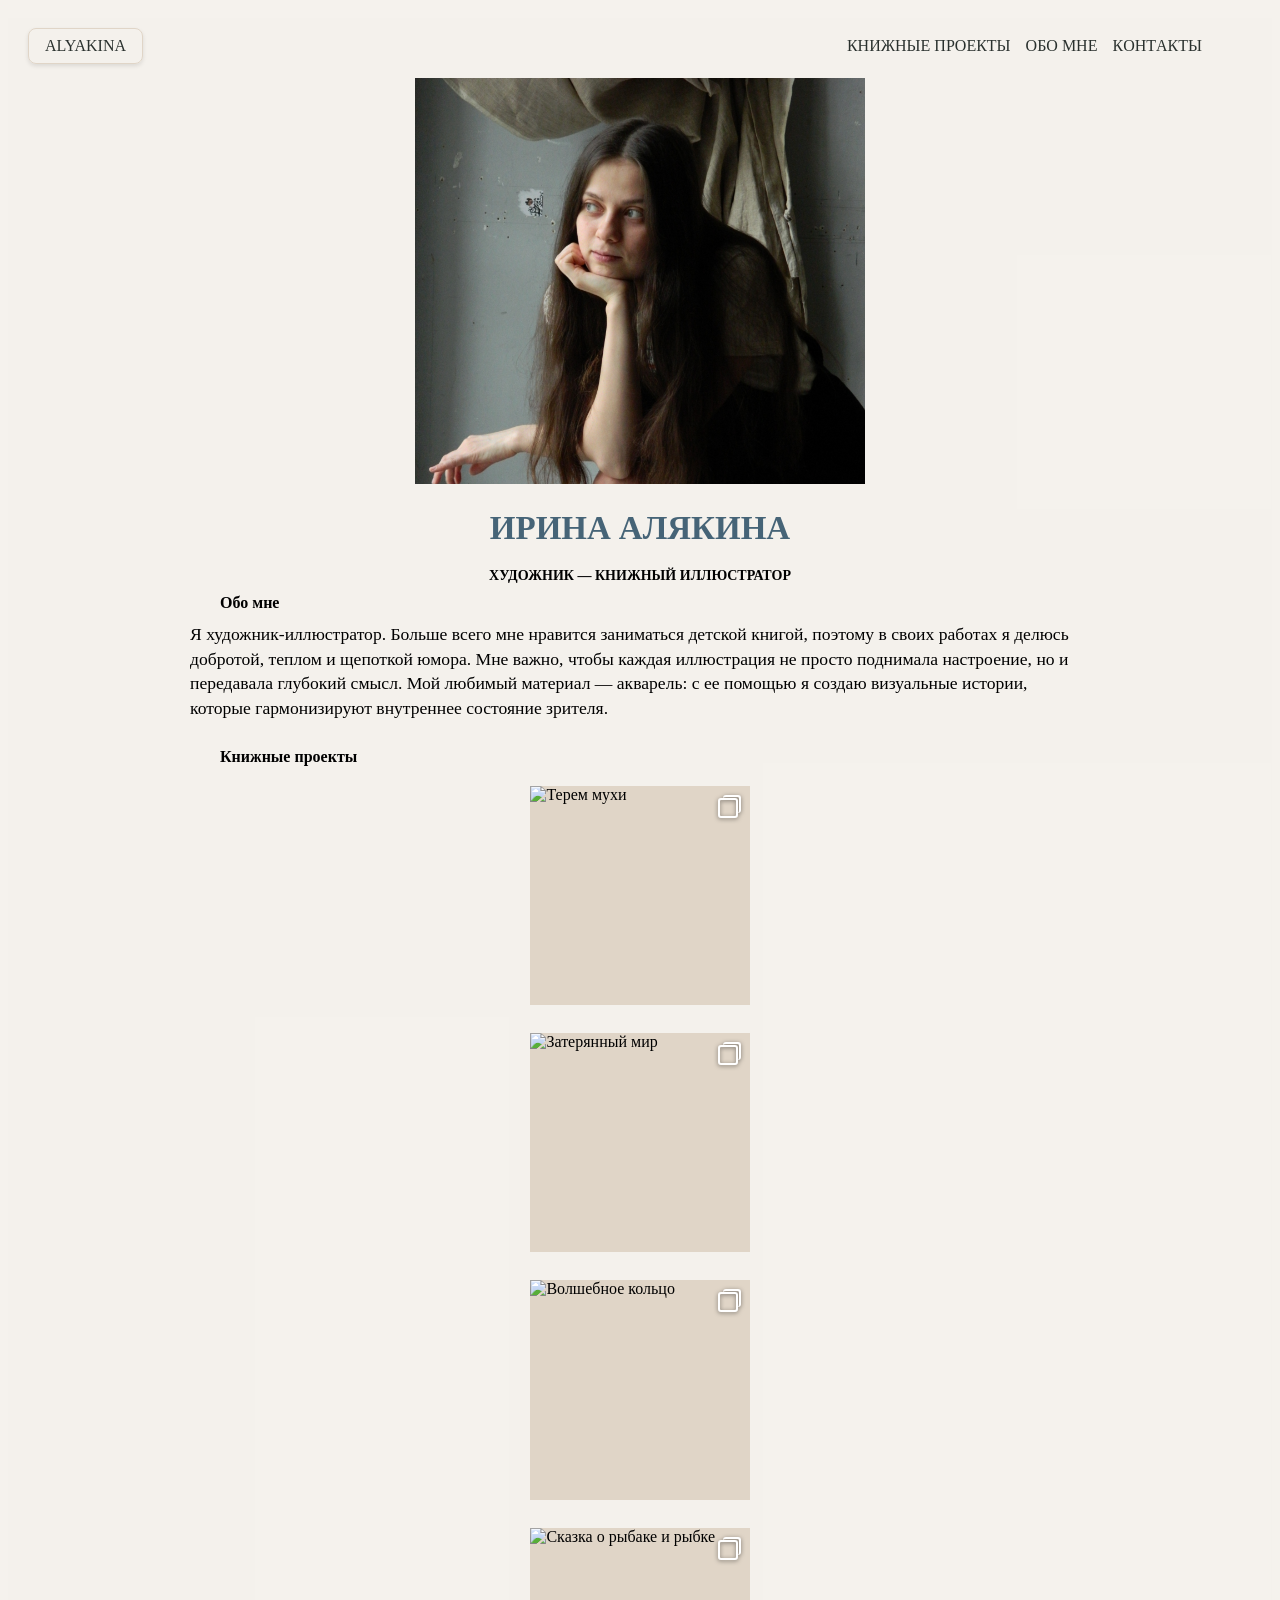
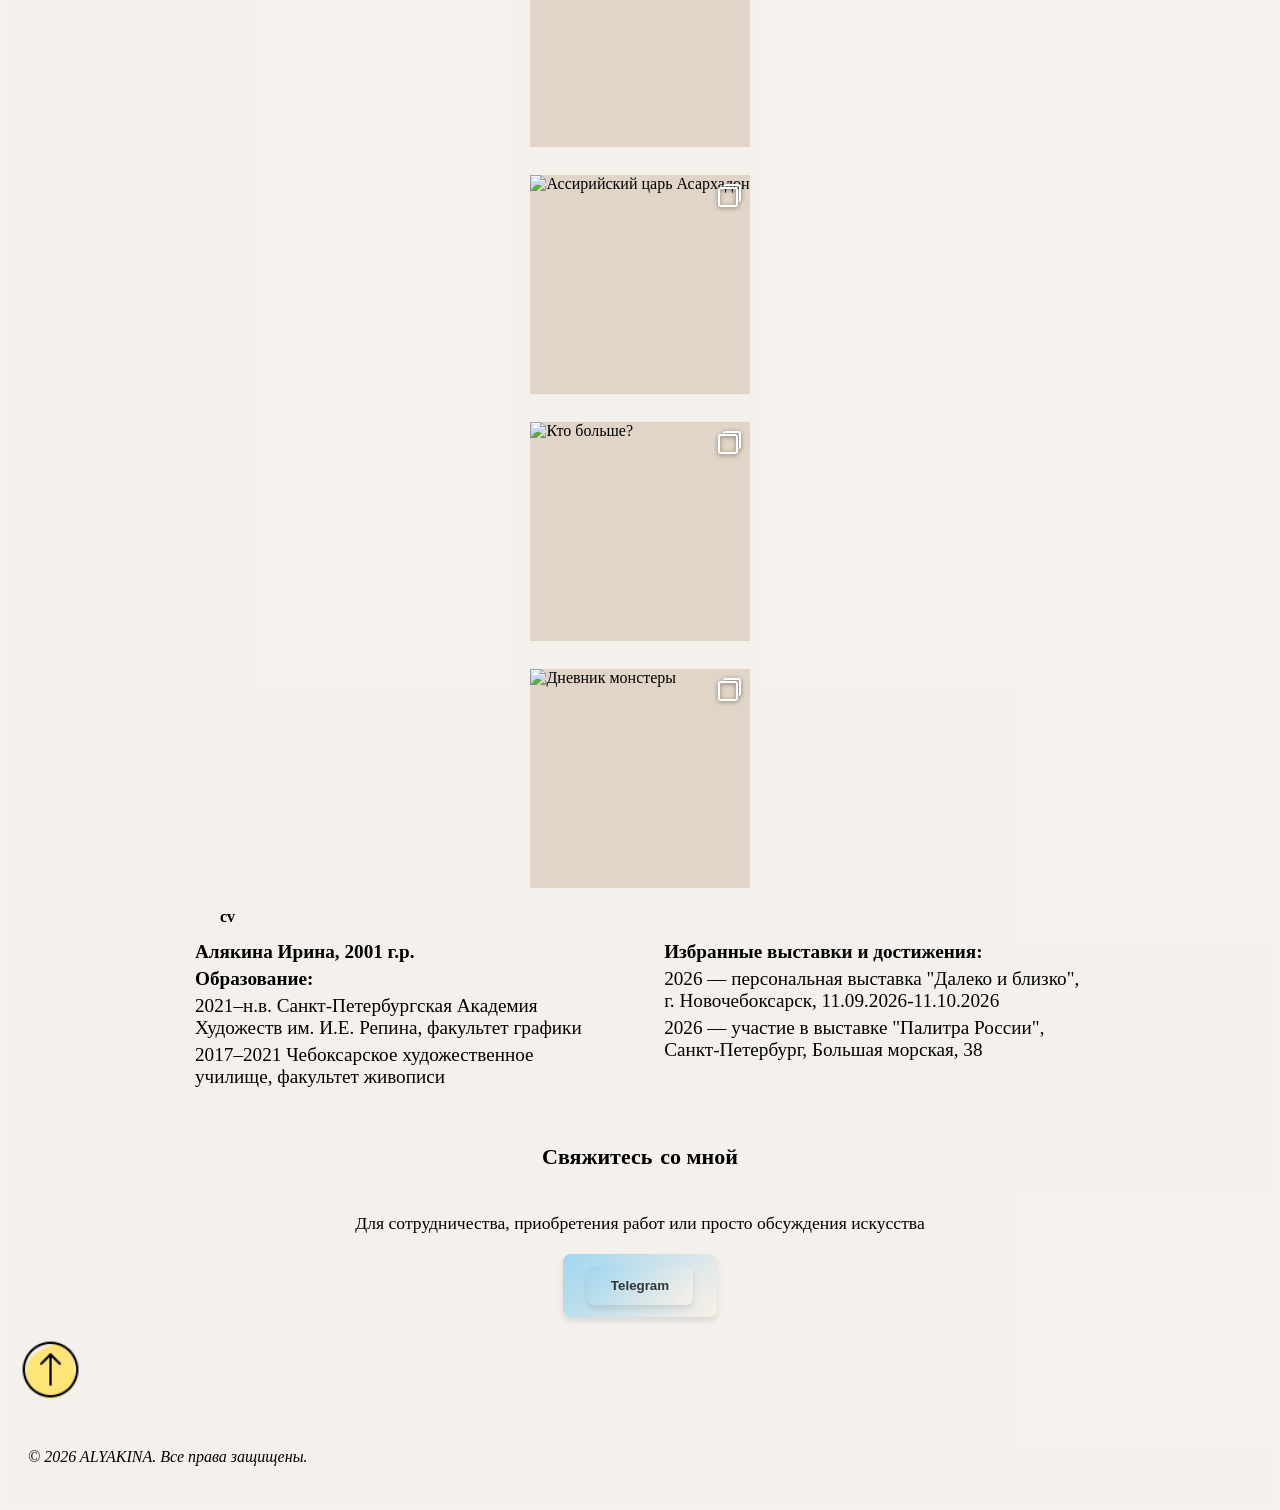
==== commit aa431a65: "поправил логику работы приложения" ====
--- a/alyakinaira.ru/html/index.html
+++ b/alyakinaira.ru/html/index.html
@@ -13,26 +13,21 @@
                 <div class="main-theme">
                     <div class="navigation-pannel">
                         <nav class="in-navigation-pannel">
-                            
-                                <div class="logotip-button">
-                                    <a class="logotip" href="/">
-                                        ALYAKINA
-                                    </a>
-                                    <button class="menu-toggle" aria-label="Открыть меню">☰</button>
-                                    <div class="navigation-buttons">
-                                        <a class="projects-button" href="/#projects"><span>К</span><span>Н</span><span>И</span><span>Ж</span><span>Н</span><span>Ы</span><span>Е</span> <span>П</span><span>Р</span><span>О</span><span>Е</span><span>К</span><span>Т</span><span>Ы</span></a>
-                                        <a class="about-button" href="/#artist-statement"><span>О</span><span>Б</span><span>О</span> <span>М</span><span>Н</span><span>Е</span></a>
-                                        <!-- <a class="catalog-button" href="/catalog.html"><span>К</span><span>А</span><span>Т</span><span>А</span><span>Л</span><span>О</span><span>Г</span></a> -->
-                                        <a class="contacts-button" href="/#contacts"><span>К</span><span>О</span><span>Н</span><span>Т</span><span>А</span><span>К</span><span>Т</span><span>Ы</span></a>
-                                    </div>
+                            <div class="logotip-button">
+                                <a class="logotip" href="/">ALYAKINA</a>
+                                <button class="menu-toggle" aria-label="Открыть меню">☰</button>
+                                <div class="navigation-buttons">
+                                    <a class="projects-button" href="/#projects"><span>К</span><span>Н</span><span>И</span><span>Ж</span><span>Н</span><span>Ы</span><span>Е</span> <span>П</span><span>Р</span><span>О</span><span>Е</span><span>К</span><span>Т</span><span>Ы</span></a>
+                                    <a class="about-button" href="/#artist-statement"><span>О</span><span>Б</span><span>О</span> <span>М</span><span>Н</span><span>Е</span></a>
+                                    <a class="contacts-button" href="/#contacts"><span>К</span><span>О</span><span>Н</span><span>Т</span><span>А</span><span>К</span><span>Т</span><span>Ы</span></a>
                                 </div>
-                            
+                            </div>
                         </nav>
                     </div>
                     <div class="title-block">
                         <div class="image-block">
                             <a class="author-img-link" href="nesessary/images/irina1.jpg">
-                                <img class="author-img" src="nesessary/images/irina1.jpg" alt="изображение">
+                                <img class="author-img" src="nesessary/images/irina1.jpg" alt="Ирина Алякина">
                             </a>
                         </div>
                         <div class="name-block">
@@ -47,7 +42,8 @@
                     </div>
                 </div>
             </div>
-            <!--Секция ОБО МНЕ-->
+
+            <!-- Секция ОБО МНЕ -->
             <div id="artist-statement" class="artist-statement">
                 <div class="about-me-section">
                     <div class="about-me-title">
@@ -60,16 +56,7 @@
                     </div>
                 </div>
             </div>
-            <div class="second-block">
-                <!-- <div class="short-story">
-                    <div class="story-title">
-                        <h2 class="story-header">С чего всё начиналось</h2>
-                        <div class="story-body">
-                            <p class="story">Я шла между рядов высоких, как дома, стеллажей с книгами. Яркие и нежные, новые и потрепанные, реальные и волшебные истории. Нужно было выбрать только четыре, чтоб унести с собой, прочитать, рассмотреть каждую картинку и вернуть библиотекарю в следующие выходные. Идти домой из детско-юношеской, читая находу, и не врезаться в дерево — суперспособнось, быстро освоенная. Она привела меня к профессии книжный иллюстратор, где все преграды на пути можно перелететь, пройти насквозь, сразиться с ними, получив волшебное оружие, или, на крайний случай, сделать подкоп.</p>
-                        </div>
-                    </div>
-                </div> -->
-            </div>
+
             <div id="projects" class="artist-statement">
                 <div class="about-me-section">
                     <div class="about-me-title">
@@ -77,304 +64,114 @@
                     </div>
                 </div>
             </div>
-            <!-- Секция проектов -->
+
+            <!-- Секция проектов (Чистая разметка) -->
             <div class="project-list">
-                
                 <div class="project-grid">
-    
-                    <!-- <a href="/project/terem-muhi-book" class="gallery-item">
-                        <div class="carousel-icon"></div>
-                        <img src="nesessary/images/terem-muhi-title.jpg" alt="Терем мухи">
+                    
+                    <div class="gallery-item" data-project-id="terem-muhi-book">
+                        <div class="carousel-icon"></div>
+                        <button class="card-arrow prev" aria-label="Предыдущее фото">&#10094;</button>
+                        <button class="card-arrow next" aria-label="Следующее фото">&#10095;</button>
+                        <img src="/media/terem-muhi-title.jpg" alt="Терем мухи" class="project-card-img">
+                        <video class="project-card-video" muted loop playsinline style="display: none;"></video>
                         <div class="item-overlay">
                             <div class="item-text">А. Н. Афанасьев <br><strong>"Терем мухи"</strong></div>
                         </div>
-                    </a> -->
-
-                    <div class="gallery-item" 
-                        data-images='["nesessary/images/terem-muhi-book/01.jpg", "nesessary/images/terem-muhi-book/02.jpg", "nesessary/images/terem-muhi-book/03.jpg", "nesessary/images/terem-muhi-book/04.jpg", "nesessary/images/terem-muhi-book/05.jpg", "nesessary/images/terem-muhi-book/06.jpg", "nesessary/images/terem-muhi-book/07.jpg", "nesessary/images/terem-muhi-book/08.jpg", "nesessary/images/terem-muhi-book/09.jpg", "nesessary/images/terem-muhi-book/10.jpg"]'
-                        data-title='А. Н. Афанасьев <br><strong>"Терем мухи"</strong>'>
-                        
-                        <div class="carousel-icon"></div>
-
-                        <!-- Кнопки перелистывания на самой карточке -->
-                        <button class="card-arrow prev" aria-label="Предыдущее фото">&#10094;</button>
-                        <button class="card-arrow next" aria-label="Следующее фото">&#10095;</button>
-
-                        <!-- Главное активное изображение карточки -->
-                        <img src="nesessary/images/terem-muhi-title.jpg" alt="Терем мухи" class="project-card-img">
-
-                        <div class="item-overlay">
-                            <div class="item-text">А. Н. Афанасьев <br><strong>"Терем мухи"</strong></div>
-                        </div>
-                    </div>
-                    
-                    <!-- <a href="/project/arthur_conan_doel_lost_world" class="gallery-item">
-                        <div class="carousel-icon"></div>
-                        <img src="nesessary/images/arthur_conan_doel_lost_world/01.jpg" alt="Затерянный мир">
-                        <div class="item-overlay">
-                            <div class="item-text">Артур Конан Дойл <br><strong>"Затерянный мир"</strong></div>
-                        </div>
-                    </a> -->
-                    
-                   <div class="gallery-item"
-                        data-media='[
-                            {"type": "image", "src": "nesessary/images/arthur_conan_doel_lost_world/01.jpg"},
-                            {"type": "image", "src": "nesessary/images/arthur_conan_doel_lost_world/02.jpg"},
-                            {"type": "image", "src": "nesessary/images/arthur_conan_doel_lost_world/03.jpg"},
-                            {"type": "image", "src": "nesessary/images/arthur_conan_doel_lost_world/04.jpg"},
-                            {"type": "video", "src": "nesessary/images/arthur_conan_doel_lost_world/05.mp4"},
-                            {"type": "video", "src": "nesessary/images/arthur_conan_doel_lost_world/06.mp4"}
-                        ]'
-                        data-title='Артур Конан Дойл <br><strong>"Затерянный мир"</strong>'>
-                        
-                        <div class="carousel-icon"></div>
-
-                        <!-- Кнопки перелистывания на самой карточке -->
+                    </div>
+
+                    <div class="gallery-item" data-project-id="arthur_conan_doel_lost_world">
+                        <div class="carousel-icon"></div>
                         <button class="card-arrow prev" aria-label="Предыдущий слайд">&#10094;</button>
                         <button class="card-arrow next" aria-label="Следующий слайд">&#10095;</button>
-
-                        <!-- Тег для отображения фото -->
-                        <img src="nesessary/images/arthur_conan_doel_lost_world/01.jpg" alt="Затерянный мир" class="project-card-img">
-
-                        <!-- Тег для отображения видео (скрыт по умолчанию, включается скриптом при переключении слайдера) -->
-                        <video class="project-card-video" muted loop playsinline style="display: none;"></video>
-
+                        <img src="/media/arthur_conan_doel_lost_world/01.jpg" alt="Затерянный мир" class="project-card-img">
+                        <video class="project-card-video" muted loop playsinline style="display: none;"></video>
                         <div class="item-overlay">
                             <div class="item-text">Артур Конан Дойл <br><strong>"Затерянный мир"</strong></div>
                         </div>
                     </div>
 
-                    <!-- <a href="/project/b_shergin_magic_ring" class="gallery-item">
-                        <div class="carousel-icon"></div>
-                        <img src="nesessary/images/b_shergin_magic_ring/01.jpg" alt="Волшебное кольцо">
+                    <div class="gallery-item" data-project-id="b_shergin_magic_ring">
+                        <div class="carousel-icon"></div>
+                        <button class="card-arrow prev" aria-label="Предыдущее фото">&#10094;</button>
+                        <button class="card-arrow next" aria-label="Следующее фото">&#10095;</button>
+                        <img src="/media/b_shergin_magic_ring/01.jpg" alt="Волшебное кольцо" class="project-card-img">
+                        <video class="project-card-video" muted loop playsinline style="display: none;"></video>
                         <div class="item-overlay">
                             <div class="item-text">Б. В. Шергин <br><strong>"Волшебное кольцо"</strong></div>
                         </div>
-                    </a> -->
-
-                    <div class="gallery-item" 
-                        data-images='["nesessary/images/b_shergin_magic_ring/01.jpg", "nesessary/images/b_shergin_magic_ring/02.jpg", "nesessary/images/b_shergin_magic_ring/03.jpg", "nesessary/images/b_shergin_magic_ring/04.jpg", "nesessary/images/b_shergin_magic_ring/05.jpg", "nesessary/images/b_shergin_magic_ring/06.jpg", "nesessary/images/b_shergin_magic_ring/07.jpg", "nesessary/images/b_shergin_magic_ring/08.jpg", "nesessary/images/b_shergin_magic_ring/09.jpg", "nesessary/images/b_shergin_magic_ring/10.jpg", "nesessary/images/b_shergin_magic_ring/11.jpg", "nesessary/images/b_shergin_magic_ring/12.jpg"]'
-                        data-title='Б. В. Шергин <br><strong>"Волшебное кольцо"</strong>'>
-                        
-                        <div class="carousel-icon"></div>
-
-                        <!-- Кнопки перелистывания на самой карточке -->
-                        <button class="card-arrow prev" aria-label="Предыдущее фото">&#10094;</button>
-                        <button class="card-arrow next" aria-label="Следующее фото">&#10095;</button>
-
-                        <!-- Главное активное изображение карточки -->
-                        <img src="nesessary/images/b_shergin_magic_ring/01.jpg" alt="Волшебное кольцо">
-
-                        <div class="item-overlay">
-                            <div class="item-text">Б. В. Шергин <br><strong>"Волшебное кольцо"</strong></div>
-                        </div>
-                    </div>
-                    
-                    <!-- <a href="/project/illustrations_to_tail_about_fisher_and_fish" class="gallery-item">
-                        <div class="carousel-icon"></div>
-                        <img src="nesessary/images/illustrations_to_tail_about_fisher_and_fish/01.jpg" alt="Сказка о рыбаке и рыбке">
+                    </div>
+
+                    <div class="gallery-item" data-project-id="illustrations_to_tail_about_fisher_and_fish">
+                        <div class="carousel-icon"></div>
+                        <button class="card-arrow prev" aria-label="Предыдущее фото">&#10094;</button>
+                        <button class="card-arrow next" aria-label="Следующее фото">&#10095;</button>
+                        <img src="/madia/illustrations_to_tail_about_fisher_and_fish/01.jpg" alt="Сказка о рыбаке и рыбке" class="project-card-img">
+                        <video class="project-card-video" muted loop playsinline style="display: none;"></video>
                         <div class="item-overlay">
                             <div class="item-text">А. С. Пушкин <br><strong>"Сказка о рыбаке и рыбке"</strong></div>
                         </div>
-                    </a> -->
-
-                    <div class="gallery-item"
-                        data-media='[
-                            {"type": "image", "src": "nesessary/images/illustrations_to_tail_about_fisher_and_fish/01.jpg"},
-                            {"type": "image", "src": "nesessary/images/illustrations_to_tail_about_fisher_and_fish/02.jpg"},
-                            {"type": "image", "src": "nesessary/images/illustrations_to_tail_about_fisher_and_fish/03.jpg"},
-                            {"type": "image", "src": "nesessary/images/illustrations_to_tail_about_fisher_and_fish/04.jpg"},
-                            {"type": "image", "src": "nesessary/images/illustrations_to_tail_about_fisher_and_fish/05.jpg"},
-                            {"type": "image", "src": "nesessary/images/illustrations_to_tail_about_fisher_and_fish/06.jpg"},
-                            {"type": "image", "src": "nesessary/images/illustrations_to_tail_about_fisher_and_fish/07.jpg"},
-                            {"type": "image", "src": "nesessary/images/illustrations_to_tail_about_fisher_and_fish/08.jpg"},
-                            {"type": "image", "src": "nesessary/images/illustrations_to_tail_about_fisher_and_fish/09.jpg"},
-                            {"type": "image", "src": "nesessary/images/illustrations_to_tail_about_fisher_and_fish/10.jpg"},
-                            {"type": "image", "src": "nesessary/images/illustrations_to_tail_about_fisher_and_fish/11.jpg"},
-                            {"type": "image", "src": "nesessary/images/illustrations_to_tail_about_fisher_and_fish/12.jpg"},
-                            {"type": "image", "src": "nesessary/images/illustrations_to_tail_about_fisher_and_fish/13.jpg"},
-                            {"type": "image", "src": "nesessary/images/illustrations_to_tail_about_fisher_and_fish/14.jpg"},
-                            {"type": "image", "src": "nesessary/images/illustrations_to_tail_about_fisher_and_fish/15.jpg"},
-                            {"type": "image", "src": "nesessary/images/illustrations_to_tail_about_fisher_and_fish/16.jpg"}
-                        ]'
-                        data-title='А. С. Пушкин <br><strong>"Сказка о рыбаке и рыбке"</strong>'>
-
-                        <div class="carousel-icon"></div>
-
-                        <!-- Кнопки перелистывания на самой карточке -->
-                        <button class="card-arrow prev" aria-label="Предыдущее фото">&#10094;</button>
-                        <button class="card-arrow next" aria-label="Следующее фото">&#10095;</button>
-
-                        <img src="nesessary/images/illustrations_to_tail_about_fisher_and_fish/01.jpg" alt="Сказка о рыбаке и рыбке">
-                        <div class="item-overlay">
-                            <div class="item-text">А. С. Пушкин <br><strong>"Сказка о рыбаке и рыбке"</strong></div>
-                        </div>
-                    </div>
-                    
-                    <!-- <a href="/project/l_n_tolstoy_assirian_king_assarkhadon" class="gallery-item">
-                        <div class="carousel-icon"></div>
-                        <img src="nesessary/images/l_n_tolstoy_assirian_king_assarkhadon/01.jpg" alt="Ассирийский царь Асархадон">
+                    </div>
+
+                    <div class="gallery-item" data-project-id="l_n_tolstoy_assirian_king_assarkhadon">
+                        <div class="carousel-icon"></div>
+                        <button class="card-arrow prev" aria-label="Предыдущее фото">&#10094;</button>
+                        <button class="card-arrow next" aria-label="Следующее фото">&#10095;</button>
+                        <img src="/media/l_n_tolstoy_assirian_king_assarkhadon/01.jpg" alt="Ассирийский царь Асархадон" class="project-card-img">
+                        <video class="project-card-video" muted loop playsinline style="display: none;"></video>
                         <div class="item-overlay">
                             <div class="item-text">Л. Н. Толстой <br><strong>"Ассирийский царь Асархадон"</strong></div>
                         </div>
-                    </a> -->
-
-                    <div class="gallery-item"
-                        data-media='[
-                            {"type": "image", "src": "nesessary/images/l_n_tolstoy_assirian_king_assarkhadon/01.jpg"},
-                            {"type": "image", "src": "nesessary/images/l_n_tolstoy_assirian_king_assarkhadon/02.jpg"},
-                            {"type": "image", "src": "nesessary/images/l_n_tolstoy_assirian_king_assarkhadon/03.jpg"},
-                            {"type": "image", "src": "nesessary/images/l_n_tolstoy_assirian_king_assarkhadon/04.jpg"},
-                            {"type": "image", "src": "nesessary/images/l_n_tolstoy_assirian_king_assarkhadon/05.jpg"},
-                            {"type": "image", "src": "nesessary/images/l_n_tolstoy_assirian_king_assarkhadon/06.jpg"}
-                        ]'
-                        data-title='Л. Н. Толстой <br><strong>"Ассирийский царь Асархадон"</strong>'>
-                        
-                        <div class="carousel-icon"></div>
-                        
-                        <!-- Кнопки перелистывания на самой карточке -->
-                        <button class="card-arrow prev" aria-label="Предыдущее фото">&#10094;</button>
-                        <button class="card-arrow next" aria-label="Следующее фото">&#10095;</button>
-
-                        <img src="nesessary/images/l_n_tolstoy_assirian_king_assarkhadon/01.jpg" alt="Ассирийский царь Асархадон">
-                        <div class="item-overlay">
-                            <div class="item-text">Л. Н. Толстой <br><strong>"Ассирийский царь Асархадон"</strong></div>
-                        </div>
-
-                    </div>
-                    
-                    <!-- <a href="/project/tail_who_is_bigger" class="gallery-item">
-                        <div class="carousel-icon"></div>
-                        <img src="nesessary/images/tail_who_is_bigger/01.jpg" alt="Кто больше?">
+                    </div>
+
+                    <div class="gallery-item" data-project-id="tail_who_is_bigger">
+                        <div class="carousel-icon"></div>
+                        <button class="card-arrow prev" aria-label="Предыдущее фото">&#10094;</button>
+                        <button class="card-arrow next" aria-label="Следующее фото">&#10095;</button>
+                        <img src="/media/tail_who_is_bigger/01.jpg" alt="Кто больше?" class="project-card-img">
+                        <video class="project-card-video" muted loop playsinline style="display: none;"></video>
                         <div class="item-overlay">
                             <div class="item-text">Чеченская сказка <br><strong>"Кто больше?"</strong></div>
                         </div>
-                    </a> -->
-
-                    <div class="gallery-item"
-                        data-media='[
-                            {"type": "image", "src": "nesessary/images/tail_who_is_bigger/01.jpg"},
-                            {"type": "image", "src": "nesessary/images/tail_who_is_bigger/02.jpg"},
-                            {"type": "image", "src": "nesessary/images/tail_who_is_bigger/03.jpg"},
-                            {"type": "image", "src": "nesessary/images/tail_who_is_bigger/04.jpg"},
-                            {"type": "image", "src": "nesessary/images/tail_who_is_bigger/05.jpg"},
-                            {"type": "image", "src": "nesessary/images/tail_who_is_bigger/06.jpg"},
-                            {"type": "image", "src": "nesessary/images/tail_who_is_bigger/07.jpg"},
-                            {"type": "image", "src": "nesessary/images/tail_who_is_bigger/08.jpg"},
-                            {"type": "image", "src": "nesessary/images/tail_who_is_bigger/09.jpg"},
-                            {"type": "image", "src": "nesessary/images/tail_who_is_bigger/10.jpg"},
-                            {"type": "image", "src": "nesessary/images/tail_who_is_bigger/11.jpg"}
-                        ]'
-                        data-title='Чеченская сказка <br><strong>"Кто больше?"</strong>'>
-
-                        <div class="carousel-icon"></div>
-
-                        <!-- Кнопки перелистывания на самой карточке -->
-                        <button class="card-arrow prev" aria-label="Предыдущее фото">&#10094;</button>
-                        <button class="card-arrow next" aria-label="Следующее фото">&#10095;</button>
-
-                        <img src="nesessary/images/tail_who_is_bigger/01.jpg" alt="Кто больше?">
-                        <div class="item-overlay">
-                            <div class="item-text">Чеченская сказка <br><strong>"Кто больше?"</strong></div>
-                        </div>
-                    </div>
-                    
-                    <!-- <a href="/project/painters_book_diary_monstera" class="gallery-item">
-                        <div class="carousel-icon"></div>
-                        <img src="nesessary/images/painters_book_diary_monstera/01.jpg" alt="Дневник монстеры Адансона">
+                    </div>
+
+                    <div class="gallery-item" data-project-id="painters_book_diary_monstera">
+                        <div class="carousel-icon"></div>
+                        <button class="card-arrow prev" aria-label="Предыдущее фото">&#10094;</button>
+                        <button class="card-arrow next" aria-label="Следующее фото">&#10095;</button>
+                        <img src="/media/painters_book_diary_monstera/01.jpg" alt="Дневник монстеры" class="project-card-img">
+                        <video class="project-card-video" muted loop playsinline style="display: none;"></video>
                         <div class="item-overlay">
                             <div class="item-text">Книга художника <br><strong>"Дневник монстеры"</strong></div>
                         </div>
-                    </a> -->
-
-                    <div class="gallery-item"
-                        data-media='[
-                            {"type": "image", "src": "nesessary/images/painters_book_diary_monstera/01.jpg"},
-                            {"type": "image", "src": "nesessary/images/painters_book_diary_monstera/02.jpg"},
-                            {"type": "image", "src": "nesessary/images/painters_book_diary_monstera/03.jpg"},
-                            {"type": "image", "src": "nesessary/images/painters_book_diary_monstera/04.jpg"},
-                            {"type": "image", "src": "nesessary/images/painters_book_diary_monstera/05.jpg"},
-                            {"type": "image", "src": "nesessary/images/painters_book_diary_monstera/06.jpg"},
-                            {"type": "image", "src": "nesessary/images/painters_book_diary_monstera/07.jpg"},
-                            {"type": "image", "src": "nesessary/images/painters_book_diary_monstera/08.jpg"},
-                            {"type": "image", "src": "nesessary/images/painters_book_diary_monstera/09.jpg"},
-                            {"type": "image", "src": "nesessary/images/painters_book_diary_monstera/10.jpg"}
-                        ]'
-                        data-title='Книга художника <br><strong>"Дневник монстеры"</strong>'>
-
-                        <div class="carousel-icon"></div>
-
-                        <!-- Кнопки перелистывания на самой карточке -->
-                        <button class="card-arrow prev" aria-label="Предыдущее фото">&#10094;</button>
-                        <button class="card-arrow next" aria-label="Следующее фото">&#10095;</button>
-                        
-                        <img src="nesessary/images/painters_book_diary_monstera/01.jpg" alt="Дневник монстеры Адансона">
-                        <div class="item-overlay">
-                            <div class="item-text">Книга художника <br><strong>"Дневник монстеры"</strong></div>
-                        </div>
-                    </div>
-                </div>
-
+                    </div>
+
+                </div>
             </div>  
+
             <!-- Секция CV -->
             <div class="artist-statement">
                 <div class="about-me-section">
-                    <div class="about-me-title">
-                        <p class="project-title">cv</p>
-                    </div>
+                    <div class="about-me-title"><p class="project-title">cv</p></div>
                     <div class="cv-description">
                         <div class="cv-name-and-education">
-                            <div class="cv-name">
-                                <p class="cv-description-paragraf">
-                                    <strong>Алякина Ирина, 2001 г.р.</strong>
-                                </p>
+                            <div class="cv-name"><p class="cv-description-paragraf"><strong>Алякина Ирина, 2001 г.р.</strong></p></div>
+                            <div class="cv-education">
+                                <p class="cv-description-paragraf"><b>Образование:</b></p>
+                                <p class="cv-description-paragraf">2021–н.в. Санкт-Петербургская Академия Художеств им. И.Е. Репина, факультет графики</p>
+                                <p class="cv-description-paragraf">2017–2021 Чебоксарское художественное училище, факультет живописи</p>
                             </div>
-                            <div class="cv-education">
-                                <p class="cv-description-paragraf">
-                                    <b>Образование:</b>
-                                </p>
-                                <p class="cv-description-paragraf">
-                                    2021–н.в. Санкт-Петербургская Академия Художеств им. И.Е. Репина, факультет графики
-                                </p>
-                                <p class="cv-description-paragraf">
-                                    2017–2021 Чебоксарское художественное училище, факультет живописи
-                                </p>
-                            </div>
                         </div>
                         <div class="cv-exhibition">
-                            <p class="cv-description-paragraf">
-                                <b>Избранные выставки и достижения:</b>
-                            </p>
-                            <p class="cv-description-paragraf">
-                                2026 — персональная выставка "Далеко и близко", г. Новочебоксарск, 11.09.2026-11.10.2026
-                            </p>
-                            <p class="cv-description-paragraf">
-                                2026 — участие в выставке "Палитра России", Санкт-Петербург, Большая морская, 38
-                            </p>
-                            <p class="cv-description-paragraf">
-                                2025 — 2 место в Диджитал-Баттле в рамках Всероссийского конкурса студенческих работ «Сытинское дело»
-                            </p>
-                            <p class="cv-description-paragraf">
-                                2025 — участие в 1 Международной Биеннале печатной графики «Голос гор» г. Грозный
-                            </p>
-                            <p class="cv-description-paragraf">
-                                2024 — персональная выставка «В Облаках» в Санкт-Петербургской Академии художеств имени Ильи Репина
-                            </p>
-                            <p class="cv-description-paragraf">
-                                2024 — участие в Молодежной выставке г. Новочебоксарск
-                            </p>
-                            <p class="cv-description-paragraf">
-                                2024 — участие во Всероссийской студенческой выставке-конкурсе графики «Графические миры», 3 место в номинации «Дизайн книги»
-                            </p>
-                            <p class="cv-description-paragraf">
-                                2023 — участие в выставке «Русская литература в иллюстрациях студентов Санкт-Петербургской академии художеств», г. Санкт-Петербург
-                            </p>
-                        </div>
-                    </div>
-                </div>
-
-            </div>
-
+                            <p class="cv-description-paragraf"><b>Избранные выставки и достижения:</b></p>
+                            <p class="cv-description-paragraf">2026 — персональная выставка "Далеко и близко", г. Новочебоксарск, 11.09.2026-11.10.2026</p>
+                            <p class="cv-description-paragraf">2026 — участие в выставке "Палитра России", Санкт-Петербург, Большая морская, 38</p>
+                        </div>
+                    </div>
+                </div>
+            </div>
+
+            <!-- Контакты -->
             <div class="third-block">
                 <div id="contacts" class="contact-to-me-block">
                     <div class="contact-to-me-section">
@@ -386,17 +183,14 @@
                     <div class="contact-to-me-section">
                         <p class="contact-form-message">Для сотрудничества, приобретения работ или просто обсуждения искусства</p>
                     </div>
-                    <div class="contact-to-me-section">
-                        <p class="contact-form-message">Я в социальных сетях:</p>
-                    </div>
                     <div class="social-networks-buttons">
-                        
                         <button class="telegram-button">
                             <a class="telegram-button" href="https://t.me/irina_alyakina">Telegram</a>
                         </button>
                     </div>
                 </div>
             </div>
+
             <footer class="end-of-page">
                 <div class="footer-container">
                     <div class="main-title-information">
@@ -406,17 +200,23 @@
                             </a>
                         </div>
                         <div class="other-main-title-information">
-                            <p class="name-privicy-policy">
-                                <i class="name-privicy-policy">© 2026 ALYAKINA. Все права защищены.</i>
-                            </p>
+                            <p class="name-privicy-policy"><i>© 2026 ALYAKINA. Все права защищены.</i></p>
                         </div>
                     </div>
                 </div>
             </footer>
         </main>
     </div>
-    
-<!-- Модальное окно определения города -->
+
+    <!-- Модальное окно просмотра -->
+    <div id="author-modal" class="modal">
+        <span class="close" id="close-author-modal">&times;</span>
+        <div class="modal-content-wrapper">
+            <img class="modal-content" id="author-modal-img" src="" alt="Увеличенное изображение">
+        </div>
+    </div>
+
+    <!-- Модальное окно определения города -->
     <div id="city-popup" class="city-popup hidden">
         <div class="city-popup-content">
             <button id="close-city-popup" class="city-popup-close" aria-label="Закрыть">&times;</button>
@@ -424,14 +224,6 @@
         </div>
     </div>
 
-    <!-- Модальное окно для просмотра главной аватарки -->
-    <div id="author-modal" class="modal">
-        <span class="close" id="close-author-modal">&times;</span>
-        <div class="modal-content-wrapper">
-            <img class="modal-content" id="author-modal-img" src="" alt="Увеличенное изображение">
-        </div>
-    </div>
-
     <script src="script.js"></script>
 </body>
-</html>
+</html>
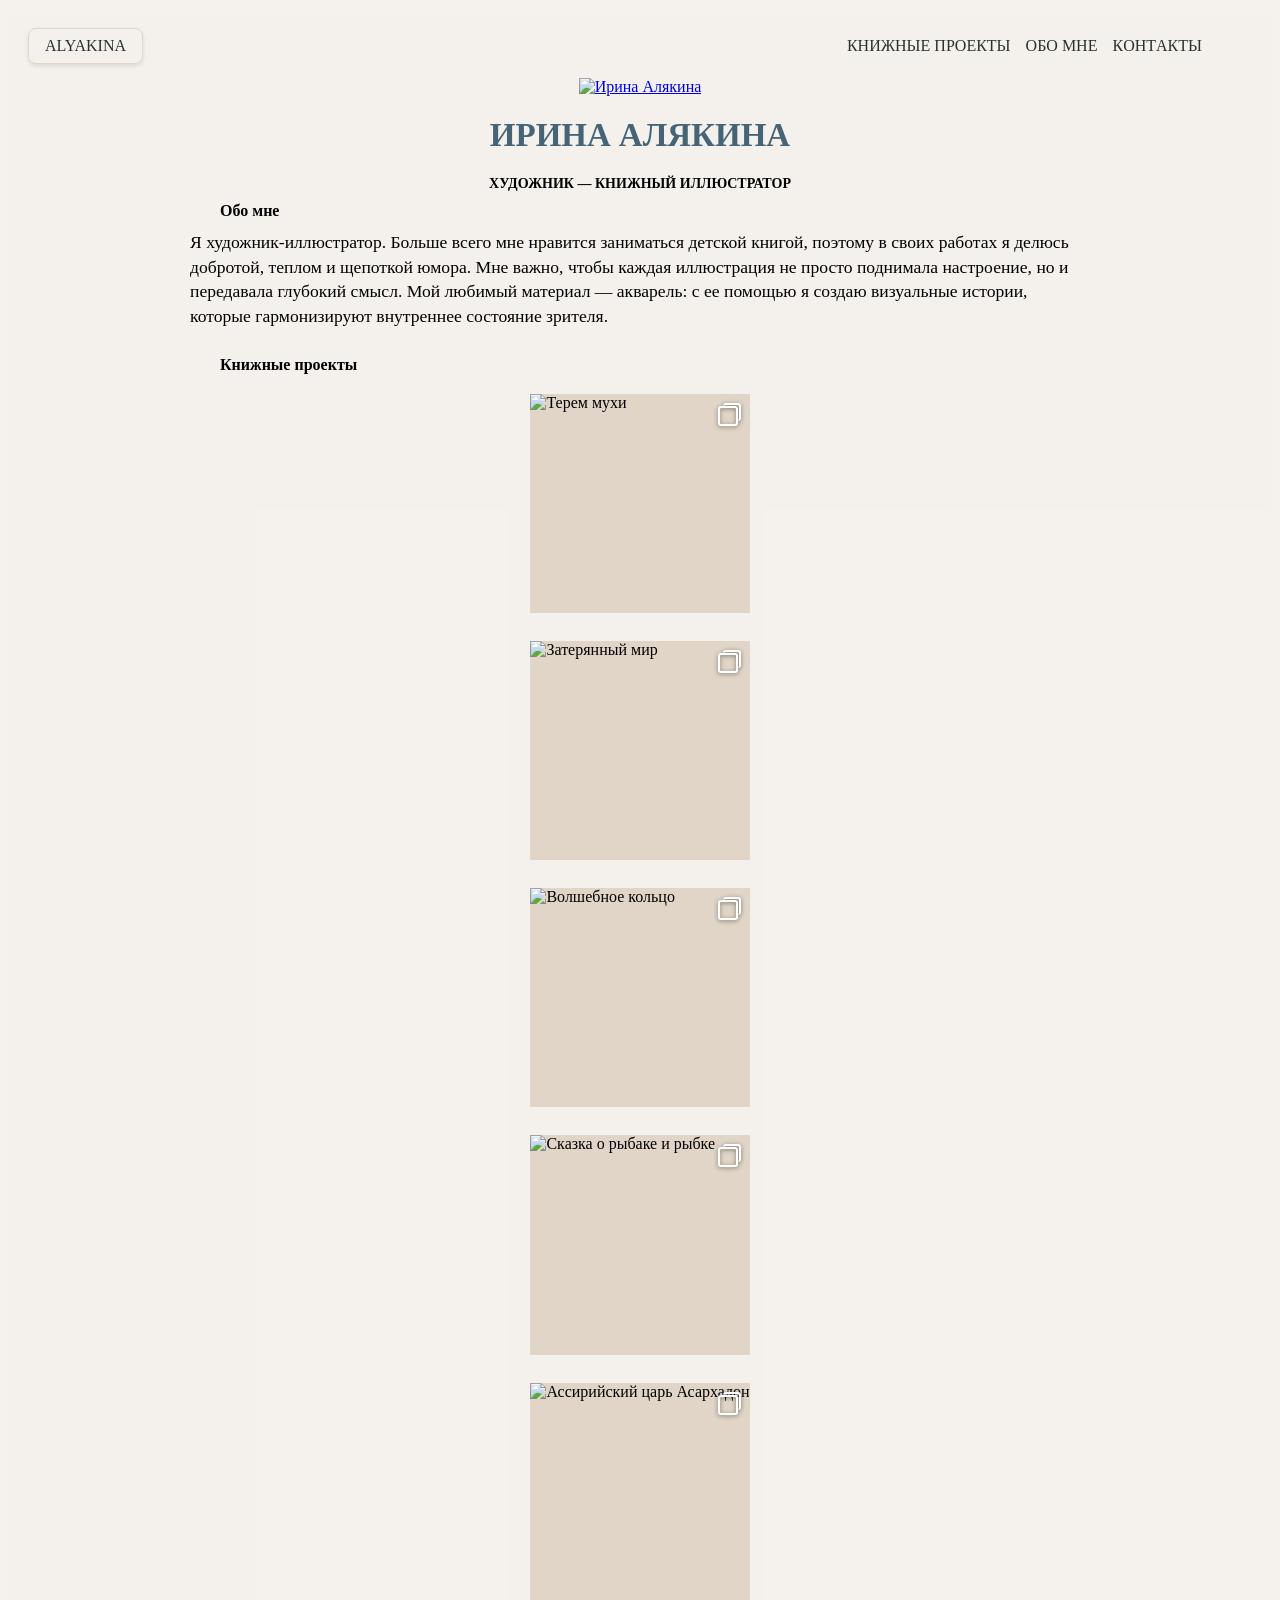
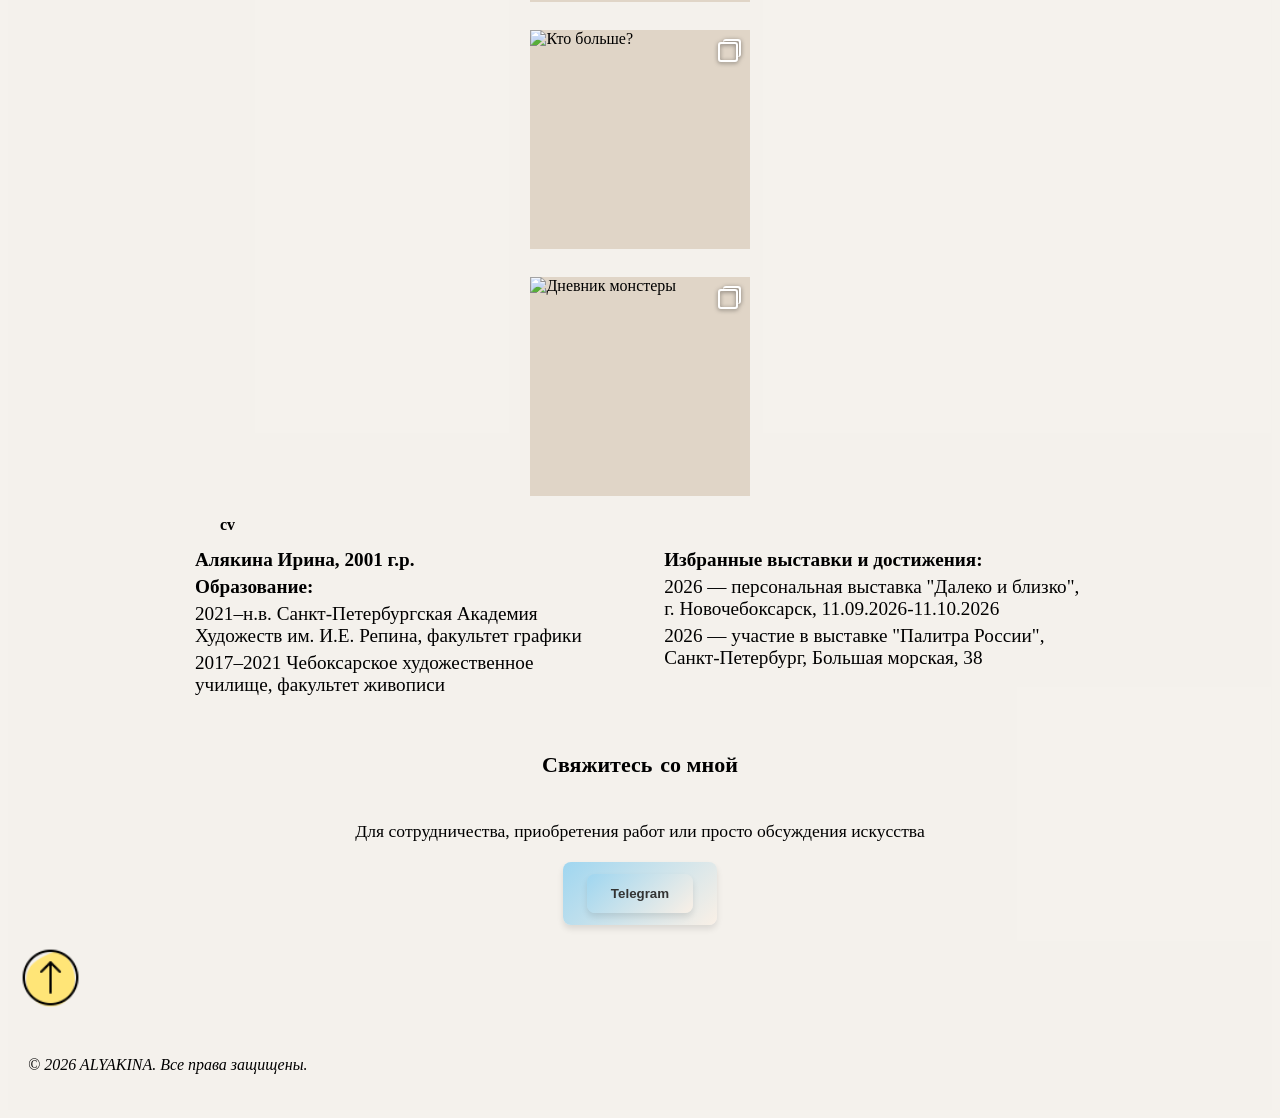
==== commit 42406161: "добавил redis" ====
--- a/alyakinaira.ru/html/index.html
+++ b/alyakinaira.ru/html/index.html
@@ -26,8 +26,8 @@
                     </div>
                     <div class="title-block">
                         <div class="image-block">
-                            <a class="author-img-link" href="nesessary/images/irina1.jpg">
-                                <img class="author-img" src="nesessary/images/irina1.jpg" alt="Ирина Алякина">
+                            <a class="author-img-link" href="media/irina1.jpg">
+                                <img class="author-img" src="media/irina1.jpg" alt="Ирина Алякина">
                             </a>
                         </div>
                         <div class="name-block">
@@ -106,7 +106,7 @@
                         <div class="carousel-icon"></div>
                         <button class="card-arrow prev" aria-label="Предыдущее фото">&#10094;</button>
                         <button class="card-arrow next" aria-label="Следующее фото">&#10095;</button>
-                        <img src="/madia/illustrations_to_tail_about_fisher_and_fish/01.jpg" alt="Сказка о рыбаке и рыбке" class="project-card-img">
+                        <img src="/media/illustrations_to_tail_about_fisher_and_fish/01.jpg" alt="Сказка о рыбаке и рыбке" class="project-card-img">
                         <video class="project-card-video" muted loop playsinline style="display: none;"></video>
                         <div class="item-overlay">
                             <div class="item-text">А. С. Пушкин <br><strong>"Сказка о рыбаке и рыбке"</strong></div>
@@ -226,4 +226,4 @@
 
     <script src="script.js"></script>
 </body>
-</html>+</html>
